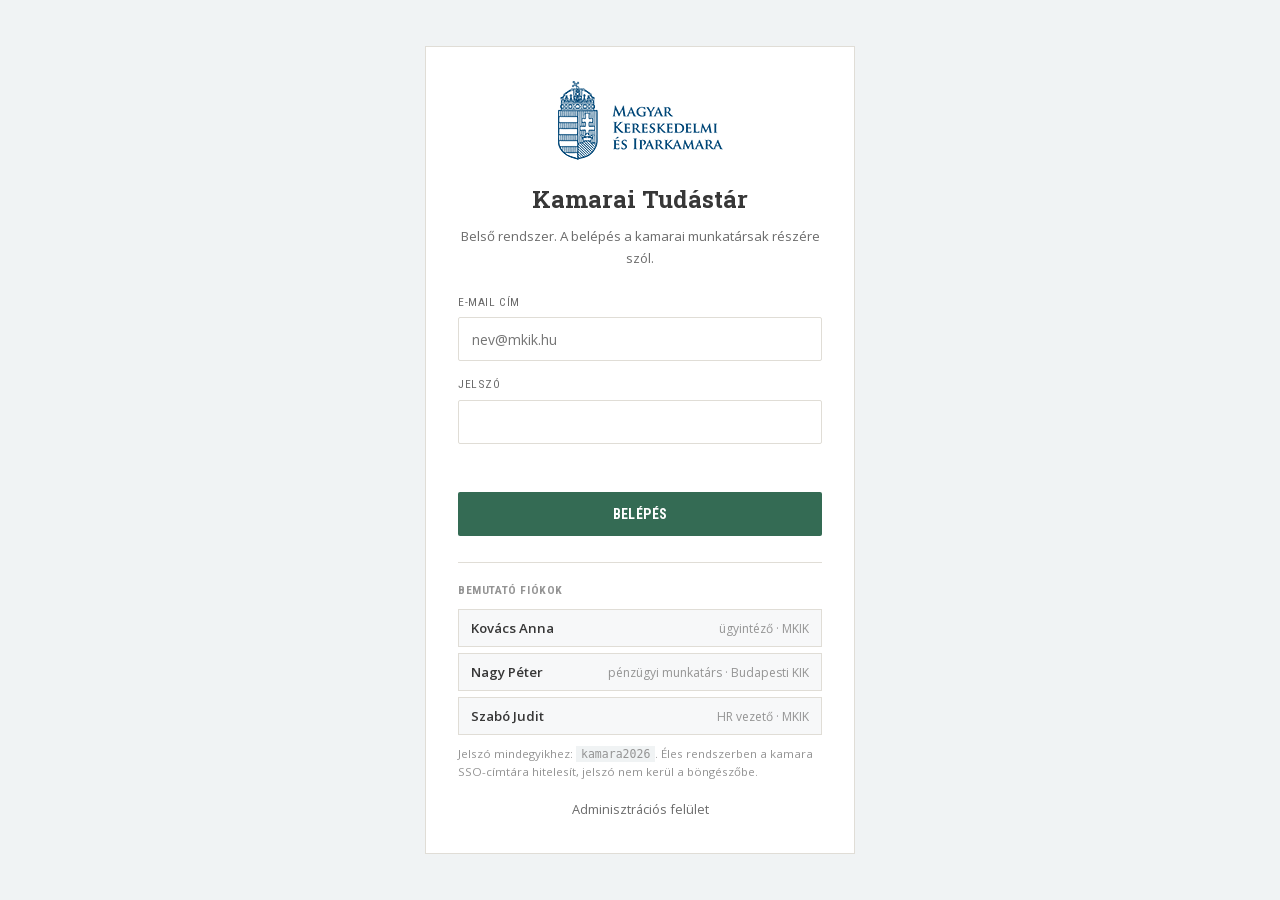
==== index.html @ 860b4e6c "Megkeresések modul beépítve: MKIK arculat, valódi keresőre kötve; a Kérdezés nézet megfogalmazott vá" ====
<!doctype html>
<html lang="hu" data-theme="light">
<head>
<meta charset="utf-8">
<meta name="viewport" content="width=device-width, initial-scale=1">
<title>Kamarai Tudástár - Magyar Kereskedelmi és Iparkamara</title>
<meta name="description" content="Belső dokumentumkereső a kamarai munkatársaknak. Minden válasz forrása visszavezethető a hatályos szabályzatra.">
<link rel="icon" href="assets/mkik-logo.png">
<link rel="stylesheet" href="assets/fonts/fonts.css">
<link rel="stylesheet" href="assets/fa/all.min.css">
<link rel="stylesheet" href="style.css">
<link rel="stylesheet" href="enhance.css">
</head>
<body>

<!-- ==================== BEJELENTKEZÉS ==================== -->
<div class="loginwrap" id="loginWrap">
  <div class="logincard">
    <img class="loginlogo" src="assets/mkik-logo.png" alt="Magyar Kereskedelmi és Iparkamara">
    <h1>Kamarai Tudástár</h1>
    <p class="loginlead">Belső rendszer. A belépés a kamarai munkatársak részére szól.</p>
    <form id="loginForm" autocomplete="on">
      <label for="lgEmail">E-mail cím</label>
      <input id="lgEmail" type="email" placeholder="nev@mkik.hu" autocomplete="username" required>
      <label for="lgPass">Jelszó</label>
      <input id="lgPass" type="password" autocomplete="current-password" required>
      <div class="lgerr" id="lgErr"></div>
      <button class="btn btn-primary btn-block" type="submit">Belépés</button>
    </form>
    <div class="logindemo">
      <b>Bemutató fiókok</b>
      <button class="demorow" data-em="kovacs.anna@mkik.hu"><span>Kovács Anna</span><em>ügyintéző · MKIK</em></button>
      <button class="demorow" data-em="nagy.peter@bkik.hu"><span>Nagy Péter</span><em>pénzügyi munkatárs · Budapesti KIK</em></button>
      <button class="demorow" data-em="szabo.judit@mkik.hu"><span>Szabó Judit</span><em>HR vezető · MKIK</em></button>
      <div class="lgnote">Jelszó mindegyikhez: <code>kamara2026</code>. Éles rendszerben a kamara SSO-címtára hitelesít, jelszó nem kerül a böngészőbe.</div>
    </div>
    <a class="lgadmin" href="admin.html">Adminisztrációs felület</a>
  </div>
</div>

<!-- ==================== ALKALMAZÁS ==================== -->
<div id="app" hidden>

<header>
  <div class="container">
    <div class="top-bar">
      <a class="logo" href="https://mkik.hu" title="Magyar Kereskedelmi és Iparkamara">
        <img src="assets/mkik-logo.png" alt="Magyar Kereskedelmi és Iparkamara">
      </a>
      <div class="brandline">
        <b>Kamarai Tudástár</b>
        <span data-i18n="brand_sub">Belső dokumentumkereső · MKIK</span>
      </div>

      <div class="top-tools">
        <button class="tool-btn aa" id="fontBtn" title="Betűméret">aA</button>
        <button class="tool-btn" id="themeBtn" title="Sötét mód"><i class="fa-solid fa-moon"></i></button>
        <button class="lang-pill" id="langPill" title="Nyelv váltása">HU</button>
        <div class="tool-sep" aria-hidden="true"></div>
        <button class="user-chip" id="userChip" title="Fiók">
          <span class="av" id="userInitials">--</span>
          <span class="who">
            <b id="userName">-</b>
            <span id="userRole">-</span>
          </span>
          <i class="fa-solid fa-chevron-down" aria-hidden="true"></i>
        </button>
      </div>
    </div>

    <nav class="mainmenu" aria-label="Fő navigáció">
      <a href="#" class="active" data-view="megkeresesek" data-i18n="nav_megk">Megkeresések</a>
      <a href="#" data-view="ask"  data-i18n="nav_ask">Kérdezés</a>
      <a href="#" data-view="docs" data-i18n="nav_docs">Dokumentumok</a>
      <a href="#" data-view="gaps" data-i18n="nav_gaps">Hiánylista</a>
      <a href="#" data-view="log"  data-i18n="nav_log">Előzmények</a>
      <a href="#" data-view="cost" data-i18n="nav_cost">Költség</a>
      <span class="div" aria-hidden="true"></span>
      <a href="#" data-view="account" data-i18n="nav_account">Fiók</a>
    </nav>
  </div>
</header>

<div class="container pagehead">
  <div class="inner">
    <h1 id="pageTitle">Megkeresések</h1>
    <div class="crumbs">
      <a href="https://mkik.hu" aria-label="Kezdőlap"><i class="fa-solid fa-house"></i></a>
      <span class="sep">|</span><a href="#" data-i18n="crumb_sys">belső rendszerek</a>
      <span class="sep">|</span><span id="crumbLeaf">megkeresések</span>
    </div>
  </div>
  <hr>
</div>

<div class="container">
  <div class="body-row">

    <aside class="sidebar">
      <div class="widget">
        <div class="widget-title" data-i18n="sb_chamber">Kamara</div>
        <div class="widget-box">
          <label class="sr-only" for="chamber">Kamara kiválasztása</label>
          <select class="chamber-select" id="chamber"></select>
          <div class="chamber-full" id="chamberFull"></div>
          <div class="stat-row"><span data-i18n="sb_docs">Betöltött dokumentum</span><b class="pending" id="statDocs">-</b></div>
          <div class="stat-row"><span data-i18n="sb_sync">Utolsó frissítés</span><b class="pending" id="statSync">-</b></div>
        </div>
      </div>

      <div class="acc" id="acc"></div>

      <div class="widget">
        <div class="widget-title" data-i18n="sb_system">Rendszer</div>
        <div class="widget-box">
          <div class="stat-row"><span data-i18n="sb_mode">Válaszmód</span><b id="stateMode">idézetes</b></div>
          <div class="stat-row"><span data-i18n="sb_llm">Nyelvi modell</span><b class="pending" id="stateLlm">nincs bekötve</b></div>
          <div class="stat-row"><span data-i18n="sb_voice">Hangasszisztens</span><b class="pending" id="stateVoice">nincs bekötve</b></div>
        </div>
      </div>
    </aside>

    <main class="content">

      <!-- MEGKERESÉSEK -->
      <section class="view active" id="v-megkeresesek">
        <div id="megkeresesek"></div>
      </section>

      <!-- KÉRDEZÉS -->
      <section class="view" id="v-ask">
        <p class="lead" data-i18n="ask_lead"></p>
        <div class="askhero">
          <div class="askfield">
            <i class="fa-solid fa-magnifying-glass" aria-hidden="true"></i>
            <label class="sr-only" for="q">Kérdés</label>
            <input id="q" type="text" data-i18n-ph="ask_ph" autocomplete="off">
            <button class="btn btn-primary" id="askBtn" data-i18n="ask_btn">Keresés</button>
          </div>
          <div class="hint" id="samples"></div>
        </div>
        <div id="ans"></div>
      </section>

      <!-- DOKUMENTUMOK -->
      <section class="view" id="v-docs">
        <p class="lead" data-i18n="docs_lead"></p>
        <div class="tablewrap" id="docsBody"></div>
        <p class="meta" id="docsNote"></p>
      </section>

      <!-- HIÁNYLISTA -->
      <section class="view" id="v-gaps">
        <p class="lead" data-i18n="gaps_lead"></p>
        <div class="stats">
          <div class="statcard"><div class="big" id="gapCnt">0</div><div class="sub">fedezet nélküli kérdés</div></div>
          <div class="statcard"><div class="big" id="gapRate">0%</div><div class="sub">a kérdések arányában</div></div>
          <div class="statcard"><div class="big" id="gapTotal">0</div><div class="sub">összes lekérdezés</div></div>
        </div>
        <div class="tablewrap" id="gapBody"></div>
      </section>

      <!-- ELŐZMÉNYEK -->
      <section class="view" id="v-log">
        <p class="lead" data-i18n="log_lead"></p>
        <div class="logfilter">
          <label for="logWho">Munkatárs</label>
          <select id="logWho"></select>
          <label for="logWhat">Eredmény</label>
          <select id="logWhat">
            <option value="">mind</option>
            <option value="ok">megválaszolva</option>
            <option value="nocov">nincs fedezet</option>
          </select>
          <input id="logSearch" type="search" placeholder="Keresés a kérdésekben">
          <button class="btn btn-ghost" id="logExport"><i class="fa-solid fa-download"></i> CSV</button>
        </div>
        <div class="tablewrap" id="logBody"></div>
      </section>

      <!-- KÖLTSÉG -->
      <section class="view" id="v-cost">
        <p class="lead" data-i18n="cost_lead"></p>
        <div class="stats">
          <div class="statcard"><div class="big" id="cPer">0 Ft</div><div class="sub">mért költség / kérdés</div></div>
          <div class="statcard"><div class="big" id="cFree">-</div><div class="sub">nyelvi modell nélkül lezárva</div></div>
          <div class="statcard"><div class="big" id="cQ">0</div><div class="sub">eddigi lekérdezés</div></div>
        </div>
        <div class="calc">
          <div class="calcfield"><label for="mStaff">Kamarai munkatársak száma</label><input id="mStaff" type="number" min="1" value="850"></div>
          <div class="calcfield"><label for="mPerDay">Kérdés / munkatárs / nap</label><input id="mPerDay" type="number" min="0" step="0.1" value="1.2"></div>
          <div class="calcfield"><label for="mInfra">Havi infrastruktúra (tárhely, adatbázis)</label><input id="mInfra" type="number" min="0" value="35000"></div>
          <div class="calcfield"><label for="mShare">Megfogalmazó réteget igénylő kérdés (%)</label><input id="mShare" type="number" min="0" max="100" value="60"></div>
          <div class="calcfield"><label for="mLlm">Nyelvi modell ára / kérdés (Ft)</label><input id="mLlm" type="number" min="0" step="0.5" value="4"></div>
          <div class="calcout">
            <div class="row2"><span>Havi kérdésszám (21 munkanap)</span><b id="oQ">-</b></div>
            <div class="row2"><span>Infrastruktúra</span><b id="oInfra">-</b></div>
            <div class="row2"><span>Nyelvi modell</span><b id="oLlm">-</b></div>
            <div class="row2 total"><span>Havi üzemeltetés összesen</span><b id="oTotal">-</b></div>
            <div class="row2"><span>Ebből egy kérdés</span><b id="oPer">-</b></div>
          </div>
        </div>
        <div class="note">A visszakeresés a böngészőben fut, ezért kérdésenként nem keletkezik változó költség. Fizetni csak a megfogalmazó rétegért kell, és fedezet hiányában az el sem indul.</div>
      </section>

      <!-- FIÓK -->
      <section class="view" id="v-account">
        <div class="acct">
          <div class="acct-head">
            <div class="av big" id="acctAv">--</div>
            <div>
              <h3 id="acctName">-</h3>
              <div class="acct-sub" id="acctMail">-</div>
            </div>
            <button class="btn btn-ghost" id="logoutBtn"><i class="fa-solid fa-right-from-bracket"></i> <span data-i18n="logout">Kijelentkezés</span></button>
          </div>
          <div class="acct-grid">
            <div class="acct-card">
              <h4>Munkatárs adatai</h4>
              <div class="kv"><span>Név</span><b id="acctName2">-</b></div>
              <div class="kv"><span>Szerepkör</span><b id="acctRole">-</b></div>
              <div class="kv"><span>Kamara</span><b id="acctChamber">-</b></div>
              <div class="kv"><span>Bejelentkezve</span><b id="acctSince">-</b></div>
            </div>
            <div class="acct-card">
              <h4>Hozzáférési körök</h4>
              <div id="acctCircles"></div>
              <p class="acct-note">A hozzáférési kört a rendszergazda állítja be. A körön kívüli dokumentum tartalma nem jelenik meg, és a válasz sem hivatkozhat rá.</p>
            </div>
            <div class="acct-card">
              <h4>Megjelenés</h4>
              <div class="kv"><span>Színséma</span>
                <span class="seg" id="segTheme">
                  <button data-theme="light">Világos</button><button data-theme="dark">Sötét</button>
                </span>
              </div>
              <div class="kv"><span>Nyelv</span>
                <span class="seg" id="segLang">
                  <button data-lang="hu">Magyar</button><button data-lang="en">English</button>
                </span>
              </div>
              <div class="kv"><span>Betűméret</span>
                <span class="seg" id="segFont">
                  <button data-font="0">100%</button><button data-font="1">112%</button><button data-font="2">125%</button>
                </span>
              </div>
            </div>
            <div class="acct-card">
              <h4>Saját tevékenység</h4>
              <div class="kv"><span>Feltett kérdés</span><b id="acctQ">0</b></div>
              <div class="kv"><span>Ebből fedezet nélkül</span><b id="acctN">0</b></div>
              <div class="kv"><span>Utolsó kérdés</span><b id="acctLast">-</b></div>
              <button class="btn btn-ghost" id="acctClear"><i class="fa-regular fa-trash-can"></i> Saját előzmények törlése</button>
              <p class="acct-note">A törlés csak a saját bejegyzéseidet érinti. Az adatkezelésről az <a href="https://mkik.hu/adatkezelesi-tajekoztato">adatkezelési tájékoztató</a> rendelkezik.</p>
            </div>
          </div>
        </div>
      </section>

    </main>
  </div>
</div>

<footer>
  <div class="container">
    <div class="row">
      <div class="left">
        <a class="logo-white" href="https://mkik.hu" title="Magyar Kereskedelmi és Iparkamara">
          <img src="assets/mkik-logo.png" alt="Magyar Kereskedelmi és Iparkamara">
        </a>
        <div class="copyright">Copyright &copy; 2018 - 2026 MKIK. | Belső rendszer, kamarai munkatársak részére.</div>
      </div>
      <div class="right">
        <ul>
          <li><a href="https://mkik.hu/adatkezelesi-tajekoztato">Adatkezelési tájékoztató</a></li>
          <li><a href="https://mkik.hu/suti-szabalyzat">Süti szabályzat</a></li>
          <li><a href="#">Akadálymentesítési nyilatkozat</a></li>
          <li><a href="admin.html">Adminisztráció</a></li>
        </ul>
      </div>
    </div>
  </div>
</footer>
</div>

<div class="ov" id="ov" role="dialog" aria-modal="true" aria-labelledby="ovT"><div class="sheet">
  <header>
    <div><h4 id="ovT">Dokumentum</h4><div class="m" id="ovM"></div></div>
    <button class="x" id="ovX" aria-label="Bezárás">&times;</button>
  </header>
  <div class="body" id="ovB"></div>
</div></div>

<div class="toast" id="toast"></div>

<script src="common.js"></script>
<script src="data/kb.js"></script>
<script src="app.js"></script>
<script src="backend.js"></script>
<script src="enhance.js"></script>
<script src="megkeresesek-bridge.js"></script>
<script src="megkeresesek.js"></script>
</body>
</html>
---- assets/fonts/fonts.css ----
/* cyrillic-ext */
@font-face {
  font-family: 'Open Sans';
  font-style: normal;
  font-weight: 400;
  font-stretch: 100%;
  font-display: swap;
  src: url(opensans-memvYaGs126MiZpBA-UvWbX2vVnXBbObj2OVTSKmu0SC55K5gw.woff2) format('woff2');
  unicode-range: U+0460-052F, U+1C80-1C8A, U+20B4, U+2DE0-2DFF, U+A640-A69F, U+FE2E-FE2F;
}
/* cyrillic */
@font-face {
  font-family: 'Open Sans';
  font-style: normal;
  font-weight: 400;
  font-stretch: 100%;
  font-display: swap;
  src: url(opensans-memvYaGs126MiZpBA-UvWbX2vVnXBbObj2OVTSumu0SC55K5gw.woff2) format('woff2');
  unicode-range: U+0301, U+0400-045F, U+0490-0491, U+04B0-04B1, U+2116;
}
/* greek-ext */
@font-face {
  font-family: 'Open Sans';
  font-style: normal;
  font-weight: 400;
  font-stretch: 100%;
  font-display: swap;
  src: url(opensans-memvYaGs126MiZpBA-UvWbX2vVnXBbObj2OVTSOmu0SC55K5gw.woff2) format('woff2');
  unicode-range: U+1F00-1FFF;
}
/* greek */
@font-face {
  font-family: 'Open Sans';
  font-style: normal;
  font-weight: 400;
  font-stretch: 100%;
  font-display: swap;
  src: url(opensans-memvYaGs126MiZpBA-UvWbX2vVnXBbObj2OVTSymu0SC55K5gw.woff2) format('woff2');
  unicode-range: U+0370-0377, U+037A-037F, U+0384-038A, U+038C, U+038E-03A1, U+03A3-03FF;
}
/* hebrew */
@font-face {
  font-family: 'Open Sans';
  font-style: normal;
  font-weight: 400;
  font-stretch: 100%;
  font-display: swap;
  src: url(opensans-memvYaGs126MiZpBA-UvWbX2vVnXBbObj2OVTS2mu0SC55K5gw.woff2) format('woff2');
  unicode-range: U+0307-0308, U+0590-05FF, U+200C-2010, U+20AA, U+25CC, U+FB1D-FB4F;
}
/* math */
@font-face {
  font-family: 'Open Sans';
  font-style: normal;
  font-weight: 400;
  font-stretch: 100%;
  font-display: swap;
  src: url(opensans-memvYaGs126MiZpBA-UvWbX2vVnXBbObj2OVTVOmu0SC55K5gw.woff2) format('woff2');
  unicode-range: U+0302-0303, U+0305, U+0307-0308, U+0310, U+0312, U+0315, U+031A, U+0326-0327, U+032C, U+032F-0330, U+0332-0333, U+0338, U+033A, U+0346, U+034D, U+0391-03A1, U+03A3-03A9, U+03B1-03C9, U+03D1, U+03D5-03D6, U+03F0-03F1, U+03F4-03F5, U+2016-2017, U+2034-2038, U+203C, U+2040, U+2043, U+2047, U+2050, U+2057, U+205F, U+2070-2071, U+2074-208E, U+2090-209C, U+20D0-20DC, U+20E1, U+20E5-20EF, U+2100-2112, U+2114-2115, U+2117-2121, U+2123-214F, U+2190, U+2192, U+2194-21AE, U+21B0-21E5, U+21F1-21F2, U+21F4-2211, U+2213-2214, U+2216-22FF, U+2308-230B, U+2310, U+2319, U+231C-2321, U+2336-237A, U+237C, U+2395, U+239B-23B7, U+23D0, U+23DC-23E1, U+2474-2475, U+25AF, U+25B3, U+25B7, U+25BD, U+25C1, U+25CA, U+25CC, U+25FB, U+266D-266F, U+27C0-27FF, U+2900-2AFF, U+2B0E-2B11, U+2B30-2B4C, U+2BFE, U+3030, U+FF5B, U+FF5D, U+1D400-1D7FF, U+1EE00-1EEFF;
}
/* symbols */
@font-face {
  font-family: 'Open Sans';
  font-style: normal;
  font-weight: 400;
  font-stretch: 100%;
  font-display: swap;
  src: url(opensans-memvYaGs126MiZpBA-UvWbX2vVnXBbObj2OVTUGmu0SC55K5gw.woff2) format('woff2');
  unicode-range: U+0001-000C, U+000E-001F, U+007F-009F, U+20DD-20E0, U+20E2-20E4, U+2150-218F, U+2190, U+2192, U+2194-2199, U+21AF, U+21E6-21F0, U+21F3, U+2218-2219, U+2299, U+22C4-22C6, U+2300-243F, U+2440-244A, U+2460-24FF, U+25A0-27BF, U+2800-28FF, U+2921-2922, U+2981, U+29BF, U+29EB, U+2B00-2BFF, U+4DC0-4DFF, U+FFF9-FFFB, U+10140-1018E, U+10190-1019C, U+101A0, U+101D0-101FD, U+102E0-102FB, U+10E60-10E7E, U+1D2C0-1D2D3, U+1D2E0-1D37F, U+1F000-1F0FF, U+1F100-1F1AD, U+1F1E6-1F1FF, U+1F30D-1F30F, U+1F315, U+1F31C, U+1F31E, U+1F320-1F32C, U+1F336, U+1F378, U+1F37D, U+1F382, U+1F393-1F39F, U+1F3A7-1F3A8, U+1F3AC-1F3AF, U+1F3C2, U+1F3C4-1F3C6, U+1F3CA-1F3CE, U+1F3D4-1F3E0, U+1F3ED, U+1F3F1-1F3F3, U+1F3F5-1F3F7, U+1F408, U+1F415, U+1F41F, U+1F426, U+1F43F, U+1F441-1F442, U+1F444, U+1F446-1F449, U+1F44C-1F44E, U+1F453, U+1F46A, U+1F47D, U+1F4A3, U+1F4B0, U+1F4B3, U+1F4B9, U+1F4BB, U+1F4BF, U+1F4C8-1F4CB, U+1F4D6, U+1F4DA, U+1F4DF, U+1F4E3-1F4E6, U+1F4EA-1F4ED, U+1F4F7, U+1F4F9-1F4FB, U+1F4FD-1F4FE, U+1F503, U+1F507-1F50B, U+1F50D, U+1F512-1F513, U+1F53E-1F54A, U+1F54F-1F5FA, U+1F610, U+1F650-1F67F, U+1F687, U+1F68D, U+1F691, U+1F694, U+1F698, U+1F6AD, U+1F6B2, U+1F6B9-1F6BA, U+1F6BC, U+1F6C6-1F6CF, U+1F6D3-1F6D7, U+1F6E0-1F6EA, U+1F6F0-1F6F3, U+1F6F7-1F6FC, U+1F700-1F7FF, U+1F800-1F80B, U+1F810-1F847, U+1F850-1F859, U+1F860-1F887, U+1F890-1F8AD, U+1F8B0-1F8BB, U+1F8C0-1F8C1, U+1F900-1F90B, U+1F93B, U+1F946, U+1F984, U+1F996, U+1F9E9, U+1FA00-1FA6F, U+1FA70-1FA7C, U+1FA80-1FA89, U+1FA8F-1FAC6, U+1FACE-1FADC, U+1FADF-1FAE9, U+1FAF0-1FAF8, U+1FB00-1FBFF;
}
/* vietnamese */
@font-face {
  font-family: 'Open Sans';
  font-style: normal;
  font-weight: 400;
  font-stretch: 100%;
  font-display: swap;
  src: url(opensans-memvYaGs126MiZpBA-UvWbX2vVnXBbObj2OVTSCmu0SC55K5gw.woff2) format('woff2');
  unicode-range: U+0102-0103, U+0110-0111, U+0128-0129, U+0168-0169, U+01A0-01A1, U+01AF-01B0, U+0300-0301, U+0303-0304, U+0308-0309, U+0323, U+0329, U+1EA0-1EF9, U+20AB;
}
/* latin-ext */
@font-face {
  font-family: 'Open Sans';
  font-style: normal;
  font-weight: 400;
  font-stretch: 100%;
  font-display: swap;
  src: url(opensans-memvYaGs126MiZpBA-UvWbX2vVnXBbObj2OVTSGmu0SC55K5gw.woff2) format('woff2');
  unicode-range: U+0100-02BA, U+02BD-02C5, U+02C7-02CC, U+02CE-02D7, U+02DD-02FF, U+0304, U+0308, U+0329, U+1D00-1DBF, U+1E00-1E9F, U+1EF2-1EFF, U+2020, U+20A0-20AB, U+20AD-20C0, U+2113, U+2C60-2C7F, U+A720-A7FF;
}
/* latin */
@font-face {
  font-family: 'Open Sans';
  font-style: normal;
  font-weight: 400;
  font-stretch: 100%;
  font-display: swap;
  src: url(opensans-memvYaGs126MiZpBA-UvWbX2vVnXBbObj2OVTS-mu0SC55I.woff2) format('woff2');
  unicode-range: U+0000-00FF, U+0131, U+0152-0153, U+02BB-02BC, U+02C6, U+02DA, U+02DC, U+0304, U+0308, U+0329, U+2000-206F, U+20AC, U+2122, U+2191, U+2193, U+2212, U+2215, U+FEFF, U+FFFD;
}
/* cyrillic-ext */
@font-face {
  font-family: 'Open Sans';
  font-style: normal;
  font-weight: 600;
  font-stretch: 100%;
  font-display: swap;
  src: url(opensans-memvYaGs126MiZpBA-UvWbX2vVnXBbObj2OVTSKmu0SC55K5gw.woff2) format('woff2');
  unicode-range: U+0460-052F, U+1C80-1C8A, U+20B4, U+2DE0-2DFF, U+A640-A69F, U+FE2E-FE2F;
}
/* cyrillic */
@font-face {
  font-family: 'Open Sans';
  font-style: normal;
  font-weight: 600;
  font-stretch: 100%;
  font-display: swap;
  src: url(opensans-memvYaGs126MiZpBA-UvWbX2vVnXBbObj2OVTSumu0SC55K5gw.woff2) format('woff2');
  unicode-range: U+0301, U+0400-045F, U+0490-0491, U+04B0-04B1, U+2116;
}
/* greek-ext */
@font-face {
  font-family: 'Open Sans';
  font-style: normal;
  font-weight: 600;
  font-stretch: 100%;
  font-display: swap;
  src: url(opensans-memvYaGs126MiZpBA-UvWbX2vVnXBbObj2OVTSOmu0SC55K5gw.woff2) format('woff2');
  unicode-range: U+1F00-1FFF;
}
/* greek */
@font-face {
  font-family: 'Open Sans';
  font-style: normal;
  font-weight: 600;
  font-stretch: 100%;
  font-display: swap;
  src: url(opensans-memvYaGs126MiZpBA-UvWbX2vVnXBbObj2OVTSymu0SC55K5gw.woff2) format('woff2');
  unicode-range: U+0370-0377, U+037A-037F, U+0384-038A, U+038C, U+038E-03A1, U+03A3-03FF;
}
/* hebrew */
@font-face {
  font-family: 'Open Sans';
  font-style: normal;
  font-weight: 600;
  font-stretch: 100%;
  font-display: swap;
  src: url(opensans-memvYaGs126MiZpBA-UvWbX2vVnXBbObj2OVTS2mu0SC55K5gw.woff2) format('woff2');
  unicode-range: U+0307-0308, U+0590-05FF, U+200C-2010, U+20AA, U+25CC, U+FB1D-FB4F;
}
/* math */
@font-face {
  font-family: 'Open Sans';
  font-style: normal;
  font-weight: 600;
  font-stretch: 100%;
  font-display: swap;
  src: url(opensans-memvYaGs126MiZpBA-UvWbX2vVnXBbObj2OVTVOmu0SC55K5gw.woff2) format('woff2');
  unicode-range: U+0302-0303, U+0305, U+0307-0308, U+0310, U+0312, U+0315, U+031A, U+0326-0327, U+032C, U+032F-0330, U+0332-0333, U+0338, U+033A, U+0346, U+034D, U+0391-03A1, U+03A3-03A9, U+03B1-03C9, U+03D1, U+03D5-03D6, U+03F0-03F1, U+03F4-03F5, U+2016-2017, U+2034-2038, U+203C, U+2040, U+2043, U+2047, U+2050, U+2057, U+205F, U+2070-2071, U+2074-208E, U+2090-209C, U+20D0-20DC, U+20E1, U+20E5-20EF, U+2100-2112, U+2114-2115, U+2117-2121, U+2123-214F, U+2190, U+2192, U+2194-21AE, U+21B0-21E5, U+21F1-21F2, U+21F4-2211, U+2213-2214, U+2216-22FF, U+2308-230B, U+2310, U+2319, U+231C-2321, U+2336-237A, U+237C, U+2395, U+239B-23B7, U+23D0, U+23DC-23E1, U+2474-2475, U+25AF, U+25B3, U+25B7, U+25BD, U+25C1, U+25CA, U+25CC, U+25FB, U+266D-266F, U+27C0-27FF, U+2900-2AFF, U+2B0E-2B11, U+2B30-2B4C, U+2BFE, U+3030, U+FF5B, U+FF5D, U+1D400-1D7FF, U+1EE00-1EEFF;
}
/* symbols */
@font-face {
  font-family: 'Open Sans';
  font-style: normal;
  font-weight: 600;
  font-stretch: 100%;
  font-display: swap;
  src: url(opensans-memvYaGs126MiZpBA-UvWbX2vVnXBbObj2OVTUGmu0SC55K5gw.woff2) format('woff2');
  unicode-range: U+0001-000C, U+000E-001F, U+007F-009F, U+20DD-20E0, U+20E2-20E4, U+2150-218F, U+2190, U+2192, U+2194-2199, U+21AF, U+21E6-21F0, U+21F3, U+2218-2219, U+2299, U+22C4-22C6, U+2300-243F, U+2440-244A, U+2460-24FF, U+25A0-27BF, U+2800-28FF, U+2921-2922, U+2981, U+29BF, U+29EB, U+2B00-2BFF, U+4DC0-4DFF, U+FFF9-FFFB, U+10140-1018E, U+10190-1019C, U+101A0, U+101D0-101FD, U+102E0-102FB, U+10E60-10E7E, U+1D2C0-1D2D3, U+1D2E0-1D37F, U+1F000-1F0FF, U+1F100-1F1AD, U+1F1E6-1F1FF, U+1F30D-1F30F, U+1F315, U+1F31C, U+1F31E, U+1F320-1F32C, U+1F336, U+1F378, U+1F37D, U+1F382, U+1F393-1F39F, U+1F3A7-1F3A8, U+1F3AC-1F3AF, U+1F3C2, U+1F3C4-1F3C6, U+1F3CA-1F3CE, U+1F3D4-1F3E0, U+1F3ED, U+1F3F1-1F3F3, U+1F3F5-1F3F7, U+1F408, U+1F415, U+1F41F, U+1F426, U+1F43F, U+1F441-1F442, U+1F444, U+1F446-1F449, U+1F44C-1F44E, U+1F453, U+1F46A, U+1F47D, U+1F4A3, U+1F4B0, U+1F4B3, U+1F4B9, U+1F4BB, U+1F4BF, U+1F4C8-1F4CB, U+1F4D6, U+1F4DA, U+1F4DF, U+1F4E3-1F4E6, U+1F4EA-1F4ED, U+1F4F7, U+1F4F9-1F4FB, U+1F4FD-1F4FE, U+1F503, U+1F507-1F50B, U+1F50D, U+1F512-1F513, U+1F53E-1F54A, U+1F54F-1F5FA, U+1F610, U+1F650-1F67F, U+1F687, U+1F68D, U+1F691, U+1F694, U+1F698, U+1F6AD, U+1F6B2, U+1F6B9-1F6BA, U+1F6BC, U+1F6C6-1F6CF, U+1F6D3-1F6D7, U+1F6E0-1F6EA, U+1F6F0-1F6F3, U+1F6F7-1F6FC, U+1F700-1F7FF, U+1F800-1F80B, U+1F810-1F847, U+1F850-1F859, U+1F860-1F887, U+1F890-1F8AD, U+1F8B0-1F8BB, U+1F8C0-1F8C1, U+1F900-1F90B, U+1F93B, U+1F946, U+1F984, U+1F996, U+1F9E9, U+1FA00-1FA6F, U+1FA70-1FA7C, U+1FA80-1FA89, U+1FA8F-1FAC6, U+1FACE-1FADC, U+1FADF-1FAE9, U+1FAF0-1FAF8, U+1FB00-1FBFF;
}
/* vietnamese */
@font-face {
  font-family: 'Open Sans';
  font-style: normal;
  font-weight: 600;
  font-stretch: 100%;
  font-display: swap;
  src: url(opensans-memvYaGs126MiZpBA-UvWbX2vVnXBbObj2OVTSCmu0SC55K5gw.woff2) format('woff2');
  unicode-range: U+0102-0103, U+0110-0111, U+0128-0129, U+0168-0169, U+01A0-01A1, U+01AF-01B0, U+0300-0301, U+0303-0304, U+0308-0309, U+0323, U+0329, U+1EA0-1EF9, U+20AB;
}
/* latin-ext */
@font-face {
  font-family: 'Open Sans';
  font-style: normal;
  font-weight: 600;
  font-stretch: 100%;
  font-display: swap;
  src: url(opensans-memvYaGs126MiZpBA-UvWbX2vVnXBbObj2OVTSGmu0SC55K5gw.woff2) format('woff2');
  unicode-range: U+0100-02BA, U+02BD-02C5, U+02C7-02CC, U+02CE-02D7, U+02DD-02FF, U+0304, U+0308, U+0329, U+1D00-1DBF, U+1E00-1E9F, U+1EF2-1EFF, U+2020, U+20A0-20AB, U+20AD-20C0, U+2113, U+2C60-2C7F, U+A720-A7FF;
}
/* latin */
@font-face {
  font-family: 'Open Sans';
  font-style: normal;
  font-weight: 600;
  font-stretch: 100%;
  font-display: swap;
  src: url(opensans-memvYaGs126MiZpBA-UvWbX2vVnXBbObj2OVTS-mu0SC55I.woff2) format('woff2');
  unicode-range: U+0000-00FF, U+0131, U+0152-0153, U+02BB-02BC, U+02C6, U+02DA, U+02DC, U+0304, U+0308, U+0329, U+2000-206F, U+20AC, U+2122, U+2191, U+2193, U+2212, U+2215, U+FEFF, U+FFFD;
}
/* cyrillic-ext */
@font-face {
  font-family: 'Open Sans';
  font-style: normal;
  font-weight: 700;
  font-stretch: 100%;
  font-display: swap;
  src: url(opensans-memvYaGs126MiZpBA-UvWbX2vVnXBbObj2OVTSKmu0SC55K5gw.woff2) format('woff2');
  unicode-range: U+0460-052F, U+1C80-1C8A, U+20B4, U+2DE0-2DFF, U+A640-A69F, U+FE2E-FE2F;
}
/* cyrillic */
@font-face {
  font-family: 'Open Sans';
  font-style: normal;
  font-weight: 700;
  font-stretch: 100%;
  font-display: swap;
  src: url(opensans-memvYaGs126MiZpBA-UvWbX2vVnXBbObj2OVTSumu0SC55K5gw.woff2) format('woff2');
  unicode-range: U+0301, U+0400-045F, U+0490-0491, U+04B0-04B1, U+2116;
}
/* greek-ext */
@font-face {
  font-family: 'Open Sans';
  font-style: normal;
  font-weight: 700;
  font-stretch: 100%;
  font-display: swap;
  src: url(opensans-memvYaGs126MiZpBA-UvWbX2vVnXBbObj2OVTSOmu0SC55K5gw.woff2) format('woff2');
  unicode-range: U+1F00-1FFF;
}
/* greek */
@font-face {
  font-family: 'Open Sans';
  font-style: normal;
  font-weight: 700;
  font-stretch: 100%;
  font-display: swap;
  src: url(opensans-memvYaGs126MiZpBA-UvWbX2vVnXBbObj2OVTSymu0SC55K5gw.woff2) format('woff2');
  unicode-range: U+0370-0377, U+037A-037F, U+0384-038A, U+038C, U+038E-03A1, U+03A3-03FF;
}
/* hebrew */
@font-face {
  font-family: 'Open Sans';
  font-style: normal;
  font-weight: 700;
  font-stretch: 100%;
  font-display: swap;
  src: url(opensans-memvYaGs126MiZpBA-UvWbX2vVnXBbObj2OVTS2mu0SC55K5gw.woff2) format('woff2');
  unicode-range: U+0307-0308, U+0590-05FF, U+200C-2010, U+20AA, U+25CC, U+FB1D-FB4F;
}
/* math */
@font-face {
  font-family: 'Open Sans';
  font-style: normal;
  font-weight: 700;
  font-stretch: 100%;
  font-display: swap;
  src: url(opensans-memvYaGs126MiZpBA-UvWbX2vVnXBbObj2OVTVOmu0SC55K5gw.woff2) format('woff2');
  unicode-range: U+0302-0303, U+0305, U+0307-0308, U+0310, U+0312, U+0315, U+031A, U+0326-0327, U+032C, U+032F-0330, U+0332-0333, U+0338, U+033A, U+0346, U+034D, U+0391-03A1, U+03A3-03A9, U+03B1-03C9, U+03D1, U+03D5-03D6, U+03F0-03F1, U+03F4-03F5, U+2016-2017, U+2034-2038, U+203C, U+2040, U+2043, U+2047, U+2050, U+2057, U+205F, U+2070-2071, U+2074-208E, U+2090-209C, U+20D0-20DC, U+20E1, U+20E5-20EF, U+2100-2112, U+2114-2115, U+2117-2121, U+2123-214F, U+2190, U+2192, U+2194-21AE, U+21B0-21E5, U+21F1-21F2, U+21F4-2211, U+2213-2214, U+2216-22FF, U+2308-230B, U+2310, U+2319, U+231C-2321, U+2336-237A, U+237C, U+2395, U+239B-23B7, U+23D0, U+23DC-23E1, U+2474-2475, U+25AF, U+25B3, U+25B7, U+25BD, U+25C1, U+25CA, U+25CC, U+25FB, U+266D-266F, U+27C0-27FF, U+2900-2AFF, U+2B0E-2B11, U+2B30-2B4C, U+2BFE, U+3030, U+FF5B, U+FF5D, U+1D400-1D7FF, U+1EE00-1EEFF;
}
/* symbols */
@font-face {
  font-family: 'Open Sans';
  font-style: normal;
  font-weight: 700;
  font-stretch: 100%;
  font-display: swap;
  src: url(opensans-memvYaGs126MiZpBA-UvWbX2vVnXBbObj2OVTUGmu0SC55K5gw.woff2) format('woff2');
  unicode-range: U+0001-000C, U+000E-001F, U+007F-009F, U+20DD-20E0, U+20E2-20E4, U+2150-218F, U+2190, U+2192, U+2194-2199, U+21AF, U+21E6-21F0, U+21F3, U+2218-2219, U+2299, U+22C4-22C6, U+2300-243F, U+2440-244A, U+2460-24FF, U+25A0-27BF, U+2800-28FF, U+2921-2922, U+2981, U+29BF, U+29EB, U+2B00-2BFF, U+4DC0-4DFF, U+FFF9-FFFB, U+10140-1018E, U+10190-1019C, U+101A0, U+101D0-101FD, U+102E0-102FB, U+10E60-10E7E, U+1D2C0-1D2D3, U+1D2E0-1D37F, U+1F000-1F0FF, U+1F100-1F1AD, U+1F1E6-1F1FF, U+1F30D-1F30F, U+1F315, U+1F31C, U+1F31E, U+1F320-1F32C, U+1F336, U+1F378, U+1F37D, U+1F382, U+1F393-1F39F, U+1F3A7-1F3A8, U+1F3AC-1F3AF, U+1F3C2, U+1F3C4-1F3C6, U+1F3CA-1F3CE, U+1F3D4-1F3E0, U+1F3ED, U+1F3F1-1F3F3, U+1F3F5-1F3F7, U+1F408, U+1F415, U+1F41F, U+1F426, U+1F43F, U+1F441-1F442, U+1F444, U+1F446-1F449, U+1F44C-1F44E, U+1F453, U+1F46A, U+1F47D, U+1F4A3, U+1F4B0, U+1F4B3, U+1F4B9, U+1F4BB, U+1F4BF, U+1F4C8-1F4CB, U+1F4D6, U+1F4DA, U+1F4DF, U+1F4E3-1F4E6, U+1F4EA-1F4ED, U+1F4F7, U+1F4F9-1F4FB, U+1F4FD-1F4FE, U+1F503, U+1F507-1F50B, U+1F50D, U+1F512-1F513, U+1F53E-1F54A, U+1F54F-1F5FA, U+1F610, U+1F650-1F67F, U+1F687, U+1F68D, U+1F691, U+1F694, U+1F698, U+1F6AD, U+1F6B2, U+1F6B9-1F6BA, U+1F6BC, U+1F6C6-1F6CF, U+1F6D3-1F6D7, U+1F6E0-1F6EA, U+1F6F0-1F6F3, U+1F6F7-1F6FC, U+1F700-1F7FF, U+1F800-1F80B, U+1F810-1F847, U+1F850-1F859, U+1F860-1F887, U+1F890-1F8AD, U+1F8B0-1F8BB, U+1F8C0-1F8C1, U+1F900-1F90B, U+1F93B, U+1F946, U+1F984, U+1F996, U+1F9E9, U+1FA00-1FA6F, U+1FA70-1FA7C, U+1FA80-1FA89, U+1FA8F-1FAC6, U+1FACE-1FADC, U+1FADF-1FAE9, U+1FAF0-1FAF8, U+1FB00-1FBFF;
}
/* vietnamese */
@font-face {
  font-family: 'Open Sans';
  font-style: normal;
  font-weight: 700;
  font-stretch: 100%;
  font-display: swap;
  src: url(opensans-memvYaGs126MiZpBA-UvWbX2vVnXBbObj2OVTSCmu0SC55K5gw.woff2) format('woff2');
  unicode-range: U+0102-0103, U+0110-0111, U+0128-0129, U+0168-0169, U+01A0-01A1, U+01AF-01B0, U+0300-0301, U+0303-0304, U+0308-0309, U+0323, U+0329, U+1EA0-1EF9, U+20AB;
}
/* latin-ext */
@font-face {
  font-family: 'Open Sans';
  font-style: normal;
  font-weight: 700;
  font-stretch: 100%;
  font-display: swap;
  src: url(opensans-memvYaGs126MiZpBA-UvWbX2vVnXBbObj2OVTSGmu0SC55K5gw.woff2) format('woff2');
  unicode-range: U+0100-02BA, U+02BD-02C5, U+02C7-02CC, U+02CE-02D7, U+02DD-02FF, U+0304, U+0308, U+0329, U+1D00-1DBF, U+1E00-1E9F, U+1EF2-1EFF, U+2020, U+20A0-20AB, U+20AD-20C0, U+2113, U+2C60-2C7F, U+A720-A7FF;
}
/* latin */
@font-face {
  font-family: 'Open Sans';
  font-style: normal;
  font-weight: 700;
  font-stretch: 100%;
  font-display: swap;
  src: url(opensans-memvYaGs126MiZpBA-UvWbX2vVnXBbObj2OVTS-mu0SC55I.woff2) format('woff2');
  unicode-range: U+0000-00FF, U+0131, U+0152-0153, U+02BB-02BC, U+02C6, U+02DA, U+02DC, U+0304, U+0308, U+0329, U+2000-206F, U+20AC, U+2122, U+2191, U+2193, U+2212, U+2215, U+FEFF, U+FFFD;
}
/* cyrillic-ext */
@font-face {
  font-family: 'Roboto Condensed';
  font-style: normal;
  font-weight: 400;
  font-display: swap;
  src: url(robotocondensed-ieVl2ZhZI2eCN5jzbjEETS9weq8-19-7DQk6YvNkeg.woff2) format('woff2');
  unicode-range: U+0460-052F, U+1C80-1C8A, U+20B4, U+2DE0-2DFF, U+A640-A69F, U+FE2E-FE2F;
}
/* cyrillic */
@font-face {
  font-family: 'Roboto Condensed';
  font-style: normal;
  font-weight: 400;
  font-display: swap;
  src: url(robotocondensed-ieVl2ZhZI2eCN5jzbjEETS9weq8-19a7DQk6YvNkeg.woff2) format('woff2');
  unicode-range: U+0301, U+0400-045F, U+0490-0491, U+04B0-04B1, U+2116;
}
/* greek-ext */
@font-face {
  font-family: 'Roboto Condensed';
  font-style: normal;
  font-weight: 400;
  font-display: swap;
  src: url(robotocondensed-ieVl2ZhZI2eCN5jzbjEETS9weq8-1967DQk6YvNkeg.woff2) format('woff2');
  unicode-range: U+1F00-1FFF;
}
/* greek */
@font-face {
  font-family: 'Roboto Condensed';
  font-style: normal;
  font-weight: 400;
  font-display: swap;
  src: url(robotocondensed-ieVl2ZhZI2eCN5jzbjEETS9weq8-19G7DQk6YvNkeg.woff2) format('woff2');
  unicode-range: U+0370-0377, U+037A-037F, U+0384-038A, U+038C, U+038E-03A1, U+03A3-03FF;
}
/* vietnamese */
@font-face {
  font-family: 'Roboto Condensed';
  font-style: normal;
  font-weight: 400;
  font-display: swap;
  src: url(robotocondensed-ieVl2ZhZI2eCN5jzbjEETS9weq8-1927DQk6YvNkeg.woff2) format('woff2');
  unicode-range: U+0102-0103, U+0110-0111, U+0128-0129, U+0168-0169, U+01A0-01A1, U+01AF-01B0, U+0300-0301, U+0303-0304, U+0308-0309, U+0323, U+0329, U+1EA0-1EF9, U+20AB;
}
/* latin-ext */
@font-face {
  font-family: 'Roboto Condensed';
  font-style: normal;
  font-weight: 400;
  font-display: swap;
  src: url(robotocondensed-ieVl2ZhZI2eCN5jzbjEETS9weq8-19y7DQk6YvNkeg.woff2) format('woff2');
  unicode-range: U+0100-02BA, U+02BD-02C5, U+02C7-02CC, U+02CE-02D7, U+02DD-02FF, U+0304, U+0308, U+0329, U+1D00-1DBF, U+1E00-1E9F, U+1EF2-1EFF, U+2020, U+20A0-20AB, U+20AD-20C0, U+2113, U+2C60-2C7F, U+A720-A7FF;
}
/* latin */
@font-face {
  font-family: 'Roboto Condensed';
  font-style: normal;
  font-weight: 400;
  font-display: swap;
  src: url(robotocondensed-ieVl2ZhZI2eCN5jzbjEETS9weq8-19K7DQk6YvM.woff2) format('woff2');
  unicode-range: U+0000-00FF, U+0131, U+0152-0153, U+02BB-02BC, U+02C6, U+02DA, U+02DC, U+0304, U+0308, U+0329, U+2000-206F, U+20AC, U+2122, U+2191, U+2193, U+2212, U+2215, U+FEFF, U+FFFD;
}
/* cyrillic-ext */
@font-face {
  font-family: 'Roboto Condensed';
  font-style: normal;
  font-weight: 700;
  font-display: swap;
  src: url(robotocondensed-ieVl2ZhZI2eCN5jzbjEETS9weq8-19-7DQk6YvNkeg.woff2) format('woff2');
  unicode-range: U+0460-052F, U+1C80-1C8A, U+20B4, U+2DE0-2DFF, U+A640-A69F, U+FE2E-FE2F;
}
/* cyrillic */
@font-face {
  font-family: 'Roboto Condensed';
  font-style: normal;
  font-weight: 700;
  font-display: swap;
  src: url(robotocondensed-ieVl2ZhZI2eCN5jzbjEETS9weq8-19a7DQk6YvNkeg.woff2) format('woff2');
  unicode-range: U+0301, U+0400-045F, U+0490-0491, U+04B0-04B1, U+2116;
}
/* greek-ext */
@font-face {
  font-family: 'Roboto Condensed';
  font-style: normal;
  font-weight: 700;
  font-display: swap;
  src: url(robotocondensed-ieVl2ZhZI2eCN5jzbjEETS9weq8-1967DQk6YvNkeg.woff2) format('woff2');
  unicode-range: U+1F00-1FFF;
}
/* greek */
@font-face {
  font-family: 'Roboto Condensed';
  font-style: normal;
  font-weight: 700;
  font-display: swap;
  src: url(robotocondensed-ieVl2ZhZI2eCN5jzbjEETS9weq8-19G7DQk6YvNkeg.woff2) format('woff2');
  unicode-range: U+0370-0377, U+037A-037F, U+0384-038A, U+038C, U+038E-03A1, U+03A3-03FF;
}
/* vietnamese */
@font-face {
  font-family: 'Roboto Condensed';
  font-style: normal;
  font-weight: 700;
  font-display: swap;
  src: url(robotocondensed-ieVl2ZhZI2eCN5jzbjEETS9weq8-1927DQk6YvNkeg.woff2) format('woff2');
  unicode-range: U+0102-0103, U+0110-0111, U+0128-0129, U+0168-0169, U+01A0-01A1, U+01AF-01B0, U+0300-0301, U+0303-0304, U+0308-0309, U+0323, U+0329, U+1EA0-1EF9, U+20AB;
}
/* latin-ext */
@font-face {
  font-family: 'Roboto Condensed';
  font-style: normal;
  font-weight: 700;
  font-display: swap;
  src: url(robotocondensed-ieVl2ZhZI2eCN5jzbjEETS9weq8-19y7DQk6YvNkeg.woff2) format('woff2');
  unicode-range: U+0100-02BA, U+02BD-02C5, U+02C7-02CC, U+02CE-02D7, U+02DD-02FF, U+0304, U+0308, U+0329, U+1D00-1DBF, U+1E00-1E9F, U+1EF2-1EFF, U+2020, U+20A0-20AB, U+20AD-20C0, U+2113, U+2C60-2C7F, U+A720-A7FF;
}
/* latin */
@font-face {
  font-family: 'Roboto Condensed';
  font-style: normal;
  font-weight: 700;
  font-display: swap;
  src: url(robotocondensed-ieVl2ZhZI2eCN5jzbjEETS9weq8-19K7DQk6YvM.woff2) format('woff2');
  unicode-range: U+0000-00FF, U+0131, U+0152-0153, U+02BB-02BC, U+02C6, U+02DA, U+02DC, U+0304, U+0308, U+0329, U+2000-206F, U+20AC, U+2122, U+2191, U+2193, U+2212, U+2215, U+FEFF, U+FFFD;
}
/* cyrillic-ext */
@font-face {
  font-family: 'Roboto Slab';
  font-style: normal;
  font-weight: 400;
  font-display: swap;
  src: url(robotoslab-BngMUXZYTXPIvIBgJJSb6ufA5qWr4xCCQ_k.woff2) format('woff2');
  unicode-range: U+0460-052F, U+1C80-1C8A, U+20B4, U+2DE0-2DFF, U+A640-A69F, U+FE2E-FE2F;
}
/* cyrillic */
@font-face {
  font-family: 'Roboto Slab';
  font-style: normal;
  font-weight: 400;
  font-display: swap;
  src: url(robotoslab-BngMUXZYTXPIvIBgJJSb6ufJ5qWr4xCCQ_k.woff2) format('woff2');
  unicode-range: U+0301, U+0400-045F, U+0490-0491, U+04B0-04B1, U+2116;
}
/* greek-ext */
@font-face {
  font-family: 'Roboto Slab';
  font-style: normal;
  font-weight: 400;
  font-display: swap;
  src: url(robotoslab-BngMUXZYTXPIvIBgJJSb6ufB5qWr4xCCQ_k.woff2) format('woff2');
  unicode-range: U+1F00-1FFF;
}
/* greek */
@font-face {
  font-family: 'Roboto Slab';
  font-style: normal;
  font-weight: 400;
  font-display: swap;
  src: url(robotoslab-BngMUXZYTXPIvIBgJJSb6ufO5qWr4xCCQ_k.woff2) format('woff2');
  unicode-range: U+0370-0377, U+037A-037F, U+0384-038A, U+038C, U+038E-03A1, U+03A3-03FF;
}
/* vietnamese */
@font-face {
  font-family: 'Roboto Slab';
  font-style: normal;
  font-weight: 400;
  font-display: swap;
  src: url(robotoslab-BngMUXZYTXPIvIBgJJSb6ufC5qWr4xCCQ_k.woff2) format('woff2');
  unicode-range: U+0102-0103, U+0110-0111, U+0128-0129, U+0168-0169, U+01A0-01A1, U+01AF-01B0, U+0300-0301, U+0303-0304, U+0308-0309, U+0323, U+0329, U+1EA0-1EF9, U+20AB;
}
/* latin-ext */
@font-face {
  font-family: 'Roboto Slab';
  font-style: normal;
  font-weight: 400;
  font-display: swap;
  src: url(robotoslab-BngMUXZYTXPIvIBgJJSb6ufD5qWr4xCCQ_k.woff2) format('woff2');
  unicode-range: U+0100-02BA, U+02BD-02C5, U+02C7-02CC, U+02CE-02D7, U+02DD-02FF, U+0304, U+0308, U+0329, U+1D00-1DBF, U+1E00-1E9F, U+1EF2-1EFF, U+2020, U+20A0-20AB, U+20AD-20C0, U+2113, U+2C60-2C7F, U+A720-A7FF;
}
/* latin */
@font-face {
  font-family: 'Roboto Slab';
  font-style: normal;
  font-weight: 400;
  font-display: swap;
  src: url(robotoslab-BngMUXZYTXPIvIBgJJSb6ufN5qWr4xCC.woff2) format('woff2');
  unicode-range: U+0000-00FF, U+0131, U+0152-0153, U+02BB-02BC, U+02C6, U+02DA, U+02DC, U+0304, U+0308, U+0329, U+2000-206F, U+20AC, U+2122, U+2191, U+2193, U+2212, U+2215, U+FEFF, U+FFFD;
}
/* cyrillic-ext */
@font-face {
  font-family: 'Roboto Slab';
  font-style: normal;
  font-weight: 700;
  font-display: swap;
  src: url(robotoslab-BngMUXZYTXPIvIBgJJSb6ufA5qWr4xCCQ_k.woff2) format('woff2');
  unicode-range: U+0460-052F, U+1C80-1C8A, U+20B4, U+2DE0-2DFF, U+A640-A69F, U+FE2E-FE2F;
}
/* cyrillic */
@font-face {
  font-family: 'Roboto Slab';
  font-style: normal;
  font-weight: 700;
  font-display: swap;
  src: url(robotoslab-BngMUXZYTXPIvIBgJJSb6ufJ5qWr4xCCQ_k.woff2) format('woff2');
  unicode-range: U+0301, U+0400-045F, U+0490-0491, U+04B0-04B1, U+2116;
}
/* greek-ext */
@font-face {
  font-family: 'Roboto Slab';
  font-style: normal;
  font-weight: 700;
  font-display: swap;
  src: url(robotoslab-BngMUXZYTXPIvIBgJJSb6ufB5qWr4xCCQ_k.woff2) format('woff2');
  unicode-range: U+1F00-1FFF;
}
/* greek */
@font-face {
  font-family: 'Roboto Slab';
  font-style: normal;
  font-weight: 700;
  font-display: swap;
  src: url(robotoslab-BngMUXZYTXPIvIBgJJSb6ufO5qWr4xCCQ_k.woff2) format('woff2');
  unicode-range: U+0370-0377, U+037A-037F, U+0384-038A, U+038C, U+038E-03A1, U+03A3-03FF;
}
/* vietnamese */
@font-face {
  font-family: 'Roboto Slab';
  font-style: normal;
  font-weight: 700;
  font-display: swap;
  src: url(robotoslab-BngMUXZYTXPIvIBgJJSb6ufC5qWr4xCCQ_k.woff2) format('woff2');
  unicode-range: U+0102-0103, U+0110-0111, U+0128-0129, U+0168-0169, U+01A0-01A1, U+01AF-01B0, U+0300-0301, U+0303-0304, U+0308-0309, U+0323, U+0329, U+1EA0-1EF9, U+20AB;
}
/* latin-ext */
@font-face {
  font-family: 'Roboto Slab';
  font-style: normal;
  font-weight: 700;
  font-display: swap;
  src: url(robotoslab-BngMUXZYTXPIvIBgJJSb6ufD5qWr4xCCQ_k.woff2) format('woff2');
  unicode-range: U+0100-02BA, U+02BD-02C5, U+02C7-02CC, U+02CE-02D7, U+02DD-02FF, U+0304, U+0308, U+0329, U+1D00-1DBF, U+1E00-1E9F, U+1EF2-1EFF, U+2020, U+20A0-20AB, U+20AD-20C0, U+2113, U+2C60-2C7F, U+A720-A7FF;
}
/* latin */
@font-face {
  font-family: 'Roboto Slab';
  font-style: normal;
  font-weight: 700;
  font-display: swap;
  src: url(robotoslab-BngMUXZYTXPIvIBgJJSb6ufN5qWr4xCC.woff2) format('woff2');
  unicode-range: U+0000-00FF, U+0131, U+0152-0153, U+02BB-02BC, U+02C6, U+02DA, U+02DC, U+0304, U+0308, U+0329, U+2000-206F, U+20AC, U+2122, U+2191, U+2193, U+2212, U+2215, U+FEFF, U+FFFD;
}
---- style.css ----
/* ============================================================================
   Kamarai Tudástár - megjelenés
   A világos séma a mkik.hu-n élőben mért arculati értékeire épül
   (computed style, 2026.08.28, /tortenet aloldal).
   ============================================================================ */
:root{
  --mkik-green:#346B54; --mkik-green-dark:#2B5847; --mkik-footer:#367F5C;
  --mkik-cta:#5DB47C; --mkik-red:#C63F3F; --ok:#1F7A4D;
  --ink:#373737; --ink-soft:#6B6B6B; --ink-faint:#949494;
  --link:#337AB7;
  --bg:#FFFFFF; --surface:#FFFFFF; --bg-soft:#F0F3F4; --bg-soft-2:#F7F8F9;
  --line:#E0DDD6; --line-soft:#F2F3F3;
  --mark:#FBF0CE; --shadow:0 1px 2px rgba(16,35,44,.05);
  --cat-1:#1F7892; --cat-2:#268356; --cat-3:#A55B10;
  --cat-4:#974B8A; --cat-5:#845927; --cat-6:#C63F3F;
  --logo-filter:none;
  --container:1170px;
  --slab:"Roboto Slab",Georgia,serif;
  --cond:"Roboto Condensed","Arial Narrow",Arial,sans-serif;
  --sans:"Open Sans","Helvetica Neue",Helvetica,Arial,sans-serif;
}
[data-theme="dark"]{
  --mkik-green:#5FA588; --mkik-green-dark:#4E9276; --mkik-footer:#204436;
  --mkik-cta:#5DB47C; --mkik-red:#E07A7A; --ok:#5FC08D;
  --ink:#E3E8E9; --ink-soft:#A9B6B9; --ink-faint:#7E8C90;
  --link:#7FB4E0;
  --bg:#131A1D; --surface:#1A2327; --bg-soft:#1E282C; --bg-soft-2:#182125;
  --line:#2C3A40; --line-soft:#222D32;
  --mark:#4A4020; --shadow:0 1px 2px rgba(0,0,0,.3);
  --cat-1:#1B657A; --cat-2:#1F6D48; --cat-3:#8A4C0E;
  --cat-4:#7D3E74; --cat-5:#6E4A21; --cat-6:#A33636;
  --logo-filter:brightness(0) invert(1);
}

*{box-sizing:border-box}
html{font-size:16px}
html,body{margin:0;padding:0}
body{background:var(--bg); color:var(--ink); font-family:var(--sans);
  font-size:.875rem; line-height:1.6; -webkit-font-smoothing:antialiased}
img{max-width:100%}
a{color:var(--link); text-decoration:none}
a:hover{text-decoration:underline}
button,input,select,textarea{font-family:inherit; font-size:inherit; color:inherit}
button{cursor:pointer; border:0; background:none}
h1,h2,h3,h4{font-family:var(--slab); font-weight:700; margin:0}
.container{max-width:var(--container); margin:0 auto; padding:0 15px}
.sr-only{position:absolute;width:1px;height:1px;padding:0;margin:-1px;overflow:hidden;clip:rect(0,0,0,0);white-space:nowrap;border:0}
[hidden]{display:none !important}

/* ---------------------------------------------------------------- bejelentkezés */
.loginwrap{min-height:100vh; display:flex; align-items:center; justify-content:center;
  padding:30px 16px; background:var(--bg-soft)}
.logincard{width:100%; max-width:430px; background:var(--surface); border:1px solid var(--line); padding:34px 32px}
.loginlogo{width:165px; height:79px; display:block; margin:0 auto 20px; filter:var(--logo-filter)}
.logincard h1{font-size:1.5rem; text-align:center; color:var(--ink)}
.loginlead{text-align:center; color:var(--ink-soft); font-size:.83rem; margin:8px 0 24px}
.logincard label{display:block; font-family:var(--cond); text-transform:uppercase; font-size:.72rem;
  letter-spacing:.6px; color:var(--ink-soft); margin:14px 0 6px}
.logincard input{width:100%; height:44px; padding:0 13px; border:1px solid var(--line);
  background:var(--bg); border-radius:2px}
.logincard input:focus{outline:2px solid var(--mkik-green); outline-offset:-1px}
.btn-block{width:100%; margin-top:20px}
.lgerr{color:var(--mkik-red); font-size:.8rem; min-height:18px; margin-top:10px}
.logindemo{margin-top:26px; border-top:1px solid var(--line); padding-top:18px}
.logindemo>b{display:block; font-family:var(--cond); text-transform:uppercase; font-size:.72rem;
  letter-spacing:.6px; color:var(--ink-faint); margin-bottom:10px}
.demorow{display:flex; width:100%; align-items:baseline; gap:9px; padding:9px 12px;
  border:1px solid var(--line); background:var(--bg-soft-2); margin-bottom:6px; text-align:left}
.demorow:hover{border-color:var(--mkik-green)}
.demorow span{font-weight:600; font-size:.83rem}
.demorow em{font-style:normal; color:var(--ink-faint); font-size:.75rem; margin-left:auto}
.lgnote{font-size:.72rem; color:var(--ink-faint); margin-top:10px; line-height:1.5}
.lgnote code{background:var(--bg-soft); padding:1px 5px; font-size:.72rem}
.lgadmin{display:block; text-align:center; margin-top:18px; font-size:.8rem; color:var(--ink-soft)}

/* ---------------------------------------------------------------- fejléc */
header{background:var(--surface); border-bottom:1px solid var(--line-soft)}
.top-bar{display:flex; align-items:center; gap:22px; padding:20px 0 14px}
.logo{flex:0 0 165px; display:block}
.logo img{width:165px; height:79px; display:block; filter:var(--logo-filter)}
.brandline{border-left:1px solid var(--line); padding-left:20px; line-height:1.35}
.brandline b{display:block; font-family:var(--slab); font-size:1.05rem; color:var(--mkik-green)}
.brandline span{font-size:.75rem; color:var(--ink-faint)}
.top-tools{margin-left:auto; display:flex; align-items:center; gap:12px}
.tool-btn{color:var(--ink-soft); font-size:.95rem; line-height:1; padding:7px 8px; border-radius:2px}
.tool-btn:hover{color:var(--mkik-green); background:var(--bg-soft)}
.tool-btn.aa{font-family:var(--slab); font-weight:700; font-size:1.05rem}
.tool-sep{width:1px; height:24px; background:var(--line)}
.lang-pill{background:var(--mkik-cta); color:#fff; font-weight:600; padding:7px 13px;
  border-radius:2px; font-size:.8rem; letter-spacing:.4px}
.lang-pill:hover{background:var(--mkik-green)}
.user-chip{display:flex; align-items:center; gap:9px; padding:5px 10px 5px 5px; border:1px solid transparent; border-radius:2px}
.user-chip:hover{border-color:var(--line); background:var(--bg-soft)}
.user-chip .av{width:34px; height:34px; border-radius:50%; background:var(--mkik-green); color:#fff;
  display:flex; align-items:center; justify-content:center; font-family:var(--cond);
  font-weight:700; font-size:.8rem; letter-spacing:.4px; flex:0 0 34px}
.user-chip .who{line-height:1.25; text-align:left}
.user-chip .who b{display:block; font-size:.8rem; font-weight:600; color:var(--ink)}
.user-chip .who span{font-size:.72rem; color:var(--ink-faint)}
.user-chip .fa-chevron-down{font-size:.65rem; color:var(--ink-faint)}

.mainmenu{display:flex; justify-content:flex-end; flex-wrap:wrap; padding-bottom:12px}
.mainmenu a{font-family:var(--cond); font-size:.875rem; text-transform:uppercase; color:var(--ink);
  padding:7px 13px; letter-spacing:.2px; white-space:nowrap; border-bottom:2px solid transparent}
.mainmenu a:hover{color:var(--mkik-green); text-decoration:none}
.mainmenu a.active{color:var(--mkik-green); font-weight:700; border-bottom-color:var(--mkik-green)}
.mainmenu .div{width:1px; background:var(--line); margin:7px 5px}

/* ---------------------------------------------------------------- aloldal-fej */
.pagehead{padding:30px 0 0}
.pagehead .inner{max-width:750px; margin-left:auto}
.pagehead h1{font-size:1.875rem; color:var(--ink); letter-spacing:-.2px}
.crumbs{margin-top:6px; font-family:var(--cond); font-size:.78rem; color:var(--mkik-green)}
.crumbs a{color:var(--mkik-green)}
.crumbs .sep{color:var(--line); margin:0 7px}
.pagehead hr{border:0; border-top:1px solid var(--line-soft); margin:24px 0 0}

/* ---------------------------------------------------------------- törzs */
.body-row{display:flex; gap:30px; align-items:flex-start; padding:28px 0 50px}
.sidebar{flex:0 0 360px}
.content{flex:1; min-width:0}
@media (max-width:900px){
  .body-row{flex-direction:column; gap:26px; align-items:stretch}
  .sidebar{flex:none; width:100%}
  .content{width:100%}
  .pagehead .inner{max-width:none; margin-left:0}
  .top-bar{flex-wrap:wrap; gap:14px}
  .brandline{display:none}
  .mainmenu{justify-content:flex-start}
}
@media (max-width:560px){
  .logo{flex:0 0 132px} .logo img{width:132px; height:63px}
  .user-chip .who{display:none}
  .tool-sep{display:none}
  .mainmenu a{padding:6px 9px; font-size:.8rem}
  .pagehead h1{font-size:1.4rem}
  /* a kérdező sáv mobilon egymás alá kerül (a gomb korábban 2 px-t kilógott) */
  .askhero{padding:14px}
  .askfield{flex-wrap:wrap; padding:10px}
  .askfield .fa-magnifying-glass{display:none}
  .askfield input{flex:1 1 100%; width:100%; height:48px; padding:0 6px}
  .askfield .btn{width:100%; margin:9px 0 0}
  .state{padding:32px 18px}
}

/* oldalsáv */
.acc{margin-bottom:24px}
.acc-item + .acc-item{margin-top:2px}
.acc-head{width:100%; display:flex; align-items:center; gap:11px; padding:14px 17px; color:#fff;
  text-align:left; font-family:var(--slab); font-weight:700; font-size:1rem; line-height:1.25}
.acc-item:nth-child(1) .acc-head{background:var(--cat-1)}
.acc-item:nth-child(2) .acc-head{background:var(--cat-2)}
.acc-item:nth-child(3) .acc-head{background:var(--cat-3)}
.acc-item:nth-child(4) .acc-head{background:var(--cat-4)}
.acc-item:nth-child(5) .acc-head{background:var(--cat-5)}
.acc-item:nth-child(6) .acc-head{background:var(--cat-6)}
.acc-head .badge{font-family:var(--cond); font-size:.72rem; font-weight:700;
  background:rgba(255,255,255,.26); padding:1px 8px; margin-left:auto}
.acc-head .fa-chevron-down{font-size:.78rem; margin-left:10px; transition:transform .18s ease}
.acc-item.open .acc-head .fa-chevron-down{transform:rotate(180deg)}
.acc-head .lock{font-size:.7rem; opacity:.85}
.acc-body{display:none; border:1px solid var(--line); border-top:0; padding:11px 17px 13px; background:var(--surface)}
.acc-item.open .acc-body{display:block}
.acc-body ul{list-style:none; margin:0; padding:0}
.acc-body li{padding:5px 0; font-size:.81rem; color:var(--ink-soft); display:flex; gap:9px}
.acc-body li .cnt{margin-left:auto; color:var(--ink-faint); font-size:.75rem}

.widget{margin-bottom:24px}
.widget-title{font-family:var(--slab); font-weight:700; font-size:1.19rem; text-transform:uppercase;
  color:var(--ink-soft); text-align:center; letter-spacing:.5px; margin-bottom:13px}
.widget-box{background:var(--bg-soft); border:1px solid var(--line); padding:15px 17px}
.chamber-select,.logfilter select,.logfilter input{height:38px; padding:0 10px; border:1px solid var(--line);
  background:var(--surface); border-radius:2px; font-size:.81rem; color:var(--ink)}
.chamber-select{width:100%}
.chamber-select:focus,.logfilter select:focus,.logfilter input:focus{outline:2px solid var(--mkik-green); outline-offset:-1px}
.chamber-full{margin-top:8px; font-size:.75rem; line-height:1.45; color:var(--ink-soft)}
.stat-row{display:flex; justify-content:space-between; gap:12px; padding:7px 0; font-size:.81rem;
  border-bottom:1px solid var(--line-soft)}
.stat-row:first-of-type{margin-top:10px}
.stat-row:last-child{border-bottom:0}
.stat-row span{color:var(--ink-soft)}
.stat-row b{font-weight:600; font-variant-numeric:tabular-nums}
.pending{color:var(--ink-faint); font-style:italic; font-weight:400}

/* ---------------------------------------------------------------- kérdező sáv */
.view{display:none}
.view.active{display:block}
.lead{font-size:.94rem; color:var(--ink-soft); margin:0 0 20px; max-width:65ch}

.askhero{border:1px solid var(--line); border-top:3px solid var(--mkik-green);
  background:var(--bg-soft-2); padding:22px 22px 18px; box-shadow:var(--shadow)}
.askfield{display:flex; align-items:center; gap:0; border:1px solid var(--line);
  background:var(--surface); border-radius:2px}
.askfield:focus-within{border-color:var(--mkik-green); box-shadow:0 0 0 3px rgba(93,180,124,.16)}
.askfield .fa-magnifying-glass{padding:0 4px 0 18px; color:var(--ink-faint); font-size:1rem}
.askfield input{flex:1; height:60px; padding:0 14px; border:0; background:transparent; font-size:1.06rem}
.askfield input:focus{outline:none}
.askfield .btn{height:44px; margin-right:8px}
.hint{margin-top:13px; display:flex; gap:7px; flex-wrap:wrap; align-items:center}
.hint em{font-style:normal; color:var(--ink-faint); font-size:.75rem; margin-right:2px}
.chip{border:1px solid var(--line); background:var(--surface); border-radius:2px;
  padding:6px 11px; font-size:.78rem; color:var(--ink-soft)}
.chip:hover{border-color:var(--mkik-green); color:var(--mkik-green)}
.chip.risk{border-color:#E4C4C4; color:var(--mkik-red); background:var(--surface)}
[data-theme="dark"] .chip.risk{border-color:#5A3232}

.btn{display:inline-flex; align-items:center; justify-content:center; gap:8px; height:44px;
  padding:0 22px; border-radius:2px; font-family:var(--cond); font-weight:700;
  text-transform:uppercase; font-size:.875rem; letter-spacing:.4px}
.btn-primary{background:var(--mkik-green); color:#fff}
.btn-primary:hover{background:var(--mkik-green-dark); text-decoration:none}
.btn-primary:active{transform:translateY(1px)}
.btn-ghost{border:1px solid var(--line); color:var(--mkik-green); background:var(--surface); height:38px; padding:0 15px; font-size:.8rem}
.btn-ghost:hover{border-color:var(--mkik-green); text-decoration:none}
.btn[disabled]{opacity:.45; cursor:not-allowed}

/* ---------------------------------------------------------------- válasz */
.ansbox{border:1px solid var(--line); background:var(--surface); margin-top:20px}
.verdict{display:flex; align-items:center; gap:9px; padding:11px 18px; border-bottom:1px solid var(--line);
  font-family:var(--cond); font-size:.8rem; font-weight:700; text-transform:uppercase; letter-spacing:.6px}
.verdict.ok{color:var(--ok); background:rgba(93,180,124,.1)}
.verdict.no{color:var(--mkik-red); background:rgba(198,63,63,.08)}
.verdict .dot{width:8px; height:8px; border-radius:50%; background:currentColor; flex:0 0 8px}
.ansbody{padding:6px 18px 16px}
.claim{padding:15px 0; border-bottom:1px dashed var(--line)}
.claim:last-of-type{border-bottom:0}
.leadctx{font-size:.78rem; color:var(--ink-faint); margin-bottom:6px; padding-left:14px; border-left:3px solid var(--line)}
.quote{border-left:3px solid var(--mkik-cta); padding:3px 0 3px 14px; font-size:.94rem; line-height:1.62; color:var(--ink)}
.quote mark{background:var(--mark); color:inherit; padding:0 1px}
.srcline{margin-top:11px; display:flex; align-items:center; gap:12px; flex-wrap:wrap}
.srcbtn{display:inline-flex; align-items:center; gap:8px; border:1px solid var(--line); background:var(--bg-soft-2);
  border-radius:2px; padding:7px 12px; font-size:.81rem; color:var(--mkik-green); font-weight:600; text-align:left}
.srcbtn:hover{border-color:var(--mkik-green); background:var(--surface)}
.srcbtn .pg{color:var(--ink-faint); font-weight:400}
.meta{font-size:.72rem; color:var(--ink-faint)}
.costline{margin-top:14px; padding-top:12px; border-top:1px solid var(--line-soft); font-size:.78rem; color:var(--ink-soft)}
.costline .conf{float:right; color:var(--ink-faint)}
.nocov-lead{margin:14px 0 12px; font-size:.9rem}
.nocov-why{background:var(--bg-soft); border-left:3px solid var(--mkik-red); padding:12px 15px; font-size:.83rem; color:var(--ink-soft)}

.state{border:1px solid var(--line); background:var(--surface); padding:42px 30px; text-align:center; margin-top:18px}
.state .ico{font-size:1.6rem; color:var(--line); margin-bottom:13px}
.state h4{font-family:var(--slab); font-size:1.06rem; color:var(--ink-soft); margin-bottom:8px}
.state p{margin:0 auto; max-width:52ch; font-size:.83rem; color:var(--ink-faint)}
.skel{height:12px; background:linear-gradient(90deg,var(--line-soft) 25%,var(--bg-soft) 37%,var(--line-soft) 63%);
  background-size:400% 100%; animation:sh 1.3s ease infinite}
@keyframes sh{0%{background-position:100% 50%}100%{background-position:0 50%}}
.skel + .skel{margin-top:9px}
.skel.w80{width:80%} .skel.w60{width:60%}
.note{border-left:3px solid var(--mkik-cta); background:var(--bg-soft); padding:13px 16px;
  font-size:.83rem; color:var(--ink-soft); margin-top:18px}

/* ---------------------------------------------------------------- táblázatok */
.tablewrap{border:1px solid var(--line); background:var(--surface); overflow-x:auto}
table{width:100%; border-collapse:collapse; font-size:.83rem}
th{text-align:left; font-family:var(--cond); font-size:.72rem; text-transform:uppercase; letter-spacing:.5px;
  color:var(--ink-soft); font-weight:700; padding:11px 14px; border-bottom:1px solid var(--line);
  white-space:nowrap; background:var(--bg-soft-2)}
td{padding:11px 14px; border-bottom:1px solid var(--line-soft); vertical-align:top}
tr:last-child td{border-bottom:0}
th.num,td.num{text-align:right; font-variant-numeric:tabular-nums; white-space:nowrap}
.sub2{display:block; font-size:.72rem; color:var(--ink-faint)}
.muted{color:var(--ink-faint)}
.tag{display:inline-block; font-size:.69rem; font-weight:700; font-family:var(--cond); text-transform:uppercase;
  letter-spacing:.4px; padding:3px 8px; white-space:nowrap}
.t-ok{background:rgba(93,180,124,.16); color:var(--ok)}
.t-no{background:rgba(198,63,63,.13); color:var(--mkik-red)}

.stats{display:grid; grid-template-columns:repeat(3,1fr); gap:14px; margin-bottom:18px}
@media (max-width:700px){.stats{grid-template-columns:1fr}}
.statcard{border:1px solid var(--line); background:var(--surface); padding:16px 18px}
.statcard .big{font-family:var(--slab); font-weight:700; font-size:1.6rem; color:var(--mkik-green); font-variant-numeric:tabular-nums}
.statcard .sub{font-size:.75rem; color:var(--ink-faint); margin-top:3px}

.logfilter{display:flex; align-items:center; gap:10px; flex-wrap:wrap; margin-bottom:14px}
.logfilter label{font-family:var(--cond); text-transform:uppercase; font-size:.72rem; letter-spacing:.5px; color:var(--ink-faint)}
.logfilter input{flex:1; min-width:170px}

.calc{border:1px solid var(--line); background:var(--surface); padding:18px}
.calcfield{display:flex; align-items:center; gap:12px; padding:9px 0; border-bottom:1px solid var(--line-soft)}
.calcfield:last-child{border-bottom:0}
.calcfield label{flex:1; font-size:.83rem; color:var(--ink-soft)}
.calcfield input{width:110px; height:34px; padding:0 10px; border:1px solid var(--line);
  background:var(--bg); text-align:right; font-variant-numeric:tabular-nums}
.calcfield input:focus{outline:2px solid var(--mkik-green); outline-offset:-1px}
.calcout{margin-top:16px; border-top:2px solid var(--line); padding-top:12px}
.calcout .row2{display:flex; justify-content:space-between; padding:6px 0; font-size:.83rem}
.calcout .row2 b{font-variant-numeric:tabular-nums}
.calcout .row2.total{border-top:1px solid var(--line); margin-top:6px; padding-top:10px; font-size:.94rem}
.calcout .row2.total b{color:var(--mkik-green); font-family:var(--slab)}

/* ---------------------------------------------------------------- fiók */
.acct-head{display:flex; align-items:center; gap:16px; border:1px solid var(--line);
  background:var(--surface); padding:20px 22px; margin-bottom:16px}
.acct-head .av{width:56px; height:56px; border-radius:50%; background:var(--mkik-green); color:#fff;
  display:flex; align-items:center; justify-content:center; font-family:var(--cond);
  font-weight:700; font-size:1.19rem; flex:0 0 56px}
.acct-head h3{font-size:1.19rem}
.acct-sub{font-size:.81rem; color:var(--ink-faint)}
.acct-head .btn{margin-left:auto}
.acct-grid{display:grid; grid-template-columns:1fr 1fr; gap:16px}
@media (max-width:760px){.acct-grid{grid-template-columns:1fr}}
.acct-card{border:1px solid var(--line); background:var(--surface); padding:18px 20px}
.acct-card h4{font-size:.94rem; color:var(--mkik-green); margin-bottom:12px}
.kv{display:flex; justify-content:space-between; align-items:center; gap:12px;
  padding:8px 0; border-bottom:1px solid var(--line-soft); font-size:.83rem}
.kv:last-of-type{border-bottom:0}
.kv span{color:var(--ink-soft)}
.kv b{font-weight:600; text-align:right}
.acct-note{font-size:.75rem; color:var(--ink-faint); margin:12px 0 0; line-height:1.5}
.acct-card .btn-ghost{margin-top:14px}
.circle{display:flex; align-items:center; gap:9px; padding:7px 0; font-size:.83rem; border-bottom:1px solid var(--line-soft)}
.circle:last-child{border-bottom:0}
.circle i{width:16px; text-align:center}
.circle .yes{color:var(--ok)} .circle .no{color:var(--ink-faint)}
.seg{display:inline-flex; border:1px solid var(--line)}
.seg button{padding:6px 12px; font-size:.78rem; color:var(--ink-soft); background:var(--bg-soft-2)}
.seg button + button{border-left:1px solid var(--line)}
.seg button.on{background:var(--mkik-green); color:#fff; font-weight:600}

/* ---------------------------------------------------------------- forrásnézet */
.ov{position:fixed; inset:0; background:rgba(10,20,24,.55); display:none;
  align-items:center; justify-content:center; padding:24px; z-index:50}
.ov.on{display:flex}
.sheet{background:var(--surface); width:min(860px,100%); max-height:86vh; display:flex;
  flex-direction:column; overflow:hidden; box-shadow:0 22px 60px rgba(0,0,0,.35)}
.sheet header{padding:15px 20px; border-bottom:1px solid var(--line); display:flex;
  align-items:flex-start; gap:14px; background:var(--bg-soft-2)}
.sheet header h4{font-size:1rem}
.sheet header .m{font-size:.75rem; color:var(--ink-faint); margin-top:4px}
.sheet header .x{margin-left:auto; font-size:1.5rem; line-height:1; color:var(--ink-faint); padding:0 4px}
.sheet .body{padding:20px; overflow:auto; background:var(--bg-soft-2)}
.pagebox{background:var(--surface); border:1px solid var(--line); padding:22px 24px; font-size:.875rem; line-height:1.72}
.pagebox .hit{background:var(--mark); box-shadow:-3px 0 0 var(--mkik-cta); padding:2px 0 2px 8px}
.pagerest{margin-top:16px; padding-top:14px; border-top:1px solid var(--line-soft); color:var(--ink-soft)}

/* ---------------------------------------------------------------- lábléc */
footer{background:var(--mkik-footer); color:#fff; padding:26px 0 27px; margin-top:10px}
footer .row{display:flex; gap:30px; align-items:flex-start; flex-wrap:wrap}
footer .left{flex:0 0 300px}
footer .logo-white img{width:165px; height:79px; filter:grayscale(1) brightness(100)}
footer .copyright{margin-top:10px; font-size:.75rem; color:#fff}
footer .right{flex:1; display:flex; justify-content:flex-end}
footer ul{list-style:none; margin:0; padding:0; text-align:right}
footer li{margin-bottom:7px}
footer li a{color:#fff; font-family:var(--cond); font-size:.84rem}
@media (max-width:900px){
  footer .row{flex-direction:column}
  footer .right{justify-content:flex-start}
  footer ul{text-align:left}
}

.toast{position:fixed; left:50%; bottom:26px; transform:translateX(-50%) translateY(70px);
  background:var(--mkik-green); color:#fff; padding:11px 18px; font-size:.83rem;
  box-shadow:0 10px 30px rgba(0,0,0,.3); opacity:0; transition:.25s; z-index:60}
.toast.on{opacity:1; transform:translateX(-50%) translateY(0)}

/* ---------------------------------------------------------------- gyenge illeszkedés */
.verdict.weak{color:#8A5A00; background:rgba(184,135,59,.14)}
[data-theme="dark"] .verdict.weak{color:#D8AE68}
.weaknote{margin:14px 0 2px; padding:11px 14px; background:rgba(184,135,59,.1);
  border-left:3px solid #B8873B; font-size:.83rem; color:var(--ink-soft)}
.blocked{margin-top:14px; padding:11px 14px; background:var(--bg-soft);
  border-left:3px solid var(--mkik-red); font-size:.83rem; color:var(--ink-soft)}
.blocked i{margin-right:7px; color:var(--mkik-red)}
.t-weak{background:rgba(184,135,59,.16); color:#8A5A00}
[data-theme="dark"] .t-weak{color:#D8AE68}

/* ---------------------------------------------------------------- megfogalmazott válasz */
.answer{font-size:1.06rem; line-height:1.65; color:var(--ink); padding:16px 0 4px}
.answermeta{font-size:.78rem; color:var(--ink-soft); padding-bottom:14px;
  border-bottom:1px solid var(--line-soft); margin-bottom:4px}
.answermeta i{margin-right:6px; color:var(--mkik-green)}
.answermeta .dim{color:var(--ink-faint)}
.quotelabel{font-family:var(--cond); font-size:.7rem; font-weight:700; text-transform:uppercase;
  letter-spacing:.6px; color:var(--ink-faint); margin-bottom:7px}
.related{display:flex; flex-wrap:wrap; gap:7px; align-items:center; padding:12px 0 2px;
  border-top:1px solid var(--line-soft)}
.rlabel{font-family:var(--cond); font-size:.7rem; font-weight:700; text-transform:uppercase;
  letter-spacing:.6px; color:var(--ink-faint); margin-right:3px}
.relbtn{border:1px solid var(--line); background:var(--bg-soft-2); border-radius:2px;
  padding:5px 10px; font-size:.75rem; color:var(--ink-soft)}
.relbtn:hover{border-color:var(--mkik-green); color:var(--mkik-green)}
---- enhance.css ----
/* ============================================================================
   Kamarai Tudástár - a kiegészítő réteg megjelenése

   Kizárólag a style.css tokenjeit használja, beégetett szín nincs, ezért a
   sötét mód és a betűméret-váltás automatikusan érvényesül rá is.
   ============================================================================ */

/* ---------------------------------------------------------------- legközelebbi szakaszok */
.nearwrap{margin-top:16px}

.nearbox{border:1px solid var(--line); background:var(--bg-soft-2); padding:0 0 4px}
.nearbox.empty{padding:13px 16px; font-size:.83rem; color:var(--ink-soft)}

.nearhead{display:flex; align-items:baseline; gap:9px; flex-wrap:wrap;
  padding:10px 16px; border-bottom:1px solid var(--line);
  font-family:var(--cond); font-size:.75rem; font-weight:700; text-transform:uppercase;
  letter-spacing:.7px; color:var(--ink-soft)}
.nearhead i{color:var(--ink-faint)}
.nearnote{font-family:var(--sans); font-size:.72rem; font-weight:400; text-transform:none;
  letter-spacing:0; color:var(--ink-faint)}

.nearitem{padding:13px 16px; border-bottom:1px dashed var(--line)}
.nearitem:last-child{border-bottom:0}
.neartext{border-left:3px solid var(--line); padding:2px 0 2px 13px;
  font-size:.86rem; line-height:1.6; color:var(--ink-soft)}
.srcbtn.near{margin-top:10px; font-size:.78rem; color:var(--ink-soft); background:var(--surface)}
.srcbtn.near:hover{color:var(--mkik-green); border-color:var(--mkik-green)}

/* ---------------------------------------------------------------- hiánybejelentés */
.gapbar{margin-top:14px; padding:13px 16px; background:var(--bg-soft);
  border-left:3px solid var(--mkik-cta);
  display:flex; align-items:center; gap:14px; flex-wrap:wrap}
.gaptext{flex:1 1 260px; font-size:.83rem; color:var(--ink-soft)}
.gaptext b{color:var(--ink)}
.gapbtn{flex:0 0 auto; height:34px; font-size:.78rem}
.gapbtn i{margin-right:6px}
.gapstate{flex:1 1 100%; font-size:.78rem; min-height:1px}
.gapstate:empty{display:none}
.gapok{color:var(--ok)}
.gapok i{margin-right:5px}
.gapwait{color:var(--ink-faint)}
.gapoff{color:var(--ink-faint)}

/* ---------------------------------------------------------------- napló-jelölések */
.stalebadge{display:inline-block; margin-left:8px; padding:2px 7px;
  font-family:var(--cond); font-size:.66rem; font-weight:700; text-transform:uppercase;
  letter-spacing:.4px; white-space:nowrap;
  background:rgba(198,63,63,.13); color:var(--mkik-red)}
.stalebadge i{margin-right:4px}
.stalerow td{background:rgba(198,63,63,.035)}
.remotemark{color:var(--ink-faint); font-style:italic}

/* ---------------------------------------------------------------- skálázás */
.scalebox{margin-top:26px; border-top:1px solid var(--line); padding-top:22px}
.scaletitle{font-size:1.05rem; color:var(--ink)}
.scalelead{margin:8px 0 16px; font-size:.86rem; color:var(--ink-soft); max-width:62ch}

.scaletag{display:inline-block; font-family:var(--cond); font-size:.69rem; font-weight:700;
  text-transform:uppercase; letter-spacing:.4px; padding:3px 8px; white-space:nowrap}
.scaletag.ok{background:rgba(93,180,124,.16); color:var(--ok)}
.scaletag.warn{background:rgba(184,135,59,.16); color:#8A5A00}
.scaletag.bad{background:rgba(198,63,63,.16); color:var(--mkik-red)}
[data-theme="dark"] .scaletag.warn{color:#D8AE68}

.scalenote{margin-top:16px; padding:13px 16px; background:var(--bg-soft);
  border-left:3px solid var(--mkik-green); font-size:.83rem; color:var(--ink-soft)}
.scalenote b{color:var(--ink)}
.scalesrc{display:block; margin-top:8px; font-size:.72rem; color:var(--ink-faint)}

/* ---------------------------------------------------------------- admin: verzió közzététele */
.pubbtn{color:var(--mkik-green)}

.pubform{padding:4px 0}
.pubform .pfrow{margin-bottom:14px}
.pubform label{display:block; font-family:var(--cond); text-transform:uppercase;
  font-size:.72rem; letter-spacing:.6px; color:var(--ink-soft); margin-bottom:6px}
.pubform input, .pubform textarea{width:100%; padding:9px 12px; border:1px solid var(--line);
  background:var(--bg); border-radius:2px; font-size:.86rem}
.pubform input:focus, .pubform textarea:focus{outline:2px solid var(--mkik-green); outline-offset:-1px}
.pubform textarea{min-height:82px; resize:vertical; line-height:1.55}
.pubhint{font-size:.78rem; color:var(--ink-faint); margin:-6px 0 14px}

.pubwarn{padding:12px 14px; background:var(--bg-soft); border-left:3px solid var(--mkik-cta);
  font-size:.82rem; color:var(--ink-soft); margin-bottom:16px}
.pubwarn b{color:var(--ink)}

.pubfoot{display:flex; align-items:center; gap:12px; flex-wrap:wrap;
  border-top:1px solid var(--line); padding-top:15px; margin-top:4px}
.pubstate{flex:1 1 100%; font-size:.8rem; min-height:1px}
.pubstate:empty{display:none}
.pubstate .ok{color:var(--ok)}
.pubstate .bad{color:var(--mkik-red)}
.pubstate .wait{color:var(--ink-faint)}

/* ---------------------------------------------------------------- backend-kapcsoló */
.bkrow{display:flex; align-items:center; gap:10px; flex-wrap:wrap; margin-top:10px}
.bkdot{width:8px; height:8px; border-radius:50%; background:var(--ink-faint); flex:0 0 8px}
.bkdot.on{background:var(--ok)}
.bkdot.off{background:var(--mkik-red)}

/* ---------------------------------------------------------------- keskeny kijelző */
@media (max-width:640px){
  .gapbar{align-items:flex-start}
  .gapbtn{width:100%}
  .scalelead{max-width:none}
}
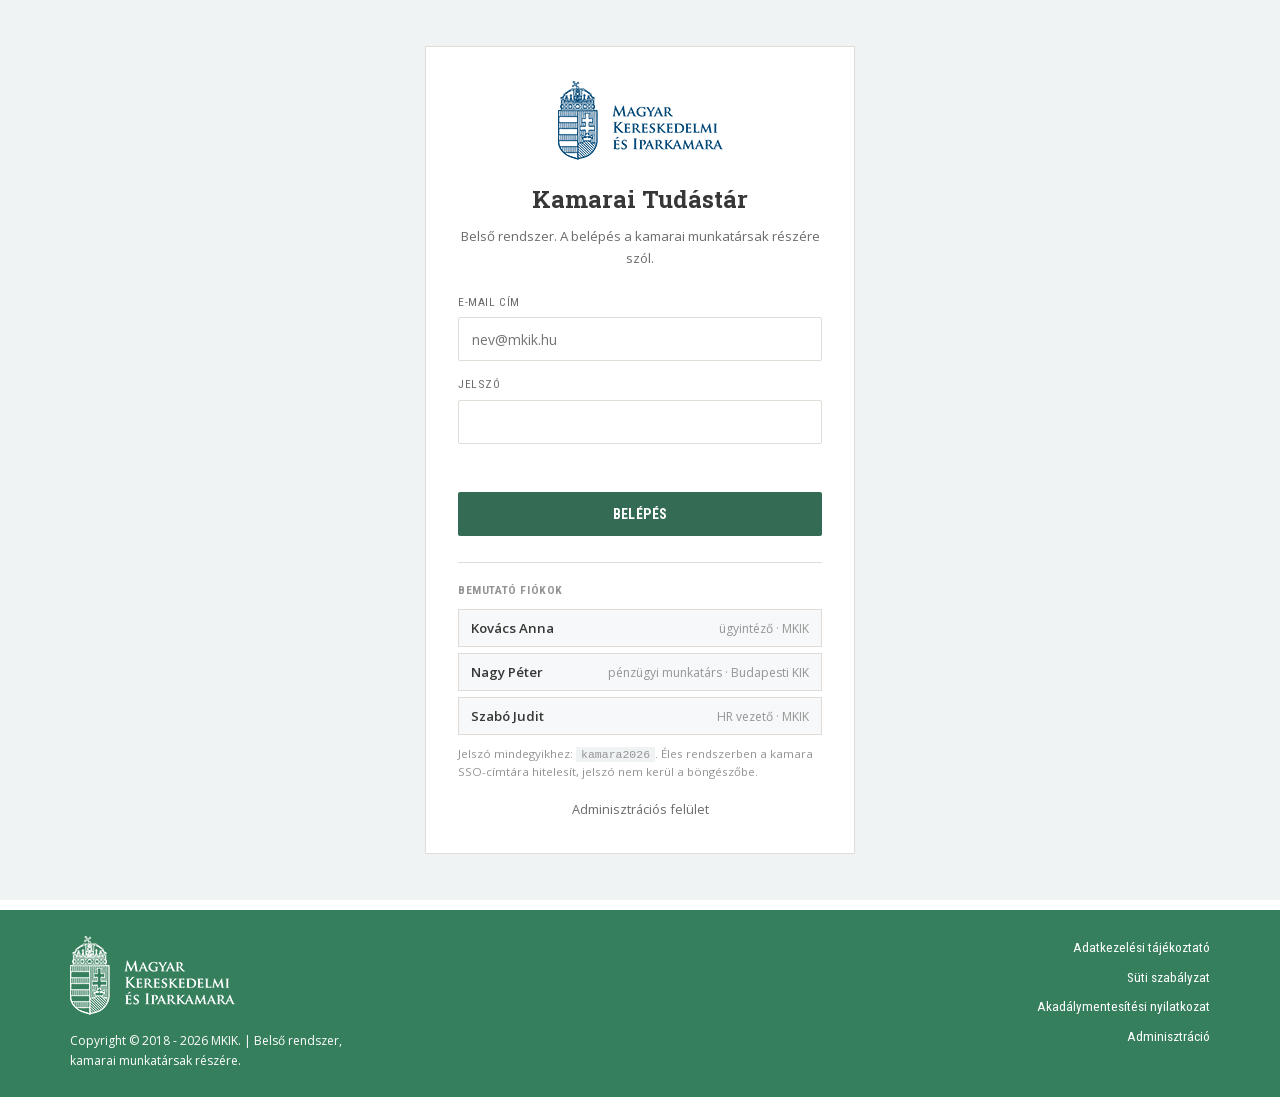
==== commit 8bf659f8: "RENDSZER állapot-blokk eltávolítva az oldalsávból mindkét oldalról" ====
--- a/index.html
+++ b/index.html
@@ -69,8 +69,7 @@
     </div>
 
     <nav class="mainmenu" aria-label="Fő navigáció">
-      <a href="#" class="active" data-view="megkeresesek" data-i18n="nav_megk">Megkeresések</a>
-      <a href="#" data-view="ask"  data-i18n="nav_ask">Kérdezés</a>
+      <a href="#" class="active" data-view="ask" data-i18n="nav_ask">Kérdezés</a>
       <a href="#" data-view="docs" data-i18n="nav_docs">Dokumentumok</a>
       <a href="#" data-view="gaps" data-i18n="nav_gaps">Hiánylista</a>
       <a href="#" data-view="log"  data-i18n="nav_log">Előzmények</a>
@@ -83,11 +82,11 @@
 
 <div class="container pagehead">
   <div class="inner">
-    <h1 id="pageTitle">Megkeresések</h1>
+    <h1 id="pageTitle">Kamarai Tudástár</h1>
     <div class="crumbs">
       <a href="https://mkik.hu" aria-label="Kezdőlap"><i class="fa-solid fa-house"></i></a>
       <span class="sep">|</span><a href="#" data-i18n="crumb_sys">belső rendszerek</a>
-      <span class="sep">|</span><span id="crumbLeaf">megkeresések</span>
+      <span class="sep">|</span><span id="crumbLeaf">kamarai tudástár</span>
     </div>
   </div>
   <hr>
@@ -110,34 +109,26 @@
 
       <div class="acc" id="acc"></div>
 
-      <div class="widget">
-        <div class="widget-title" data-i18n="sb_system">Rendszer</div>
-        <div class="widget-box">
-          <div class="stat-row"><span data-i18n="sb_mode">Válaszmód</span><b id="stateMode">idézetes</b></div>
-          <div class="stat-row"><span data-i18n="sb_llm">Nyelvi modell</span><b class="pending" id="stateLlm">nincs bekötve</b></div>
-          <div class="stat-row"><span data-i18n="sb_voice">Hangasszisztens</span><b class="pending" id="stateVoice">nincs bekötve</b></div>
-        </div>
       </div>
     </aside>
 
     <main class="content">
 
-      <!-- MEGKERESÉSEK -->
-      <section class="view active" id="v-megkeresesek">
-        <div id="megkeresesek"></div>
-      </section>
-
       <!-- KÉRDEZÉS -->
-      <section class="view" id="v-ask">
+      <section class="view active" id="v-ask">
         <p class="lead" data-i18n="ask_lead"></p>
         <div class="askhero">
           <div class="askfield">
             <i class="fa-solid fa-magnifying-glass" aria-hidden="true"></i>
             <label class="sr-only" for="q">Kérdés</label>
             <input id="q" type="text" data-i18n-ph="ask_ph" autocomplete="off">
+            <button class="mic-btn micbtn" id="micBtn" type="button" title="Kérdés diktálása" aria-label="Kérdés diktálása">
+              <i class="fa-solid fa-microphone" aria-hidden="true"></i>
+            </button>
             <button class="btn btn-primary" id="askBtn" data-i18n="ask_btn">Keresés</button>
           </div>
           <div class="hint" id="samples"></div>
+          <p class="micStatus" id="micStatus" hidden></p>
         </div>
         <div id="ans"></div>
       </section>
@@ -192,13 +183,38 @@
           <div class="calcfield"><label for="mInfra">Havi infrastruktúra (tárhely, adatbázis)</label><input id="mInfra" type="number" min="0" value="35000"></div>
           <div class="calcfield"><label for="mShare">Megfogalmazó réteget igénylő kérdés (%)</label><input id="mShare" type="number" min="0" max="100" value="60"></div>
           <div class="calcfield"><label for="mLlm">Nyelvi modell ára / kérdés (Ft)</label><input id="mLlm" type="number" min="0" step="0.5" value="4"></div>
+          <div class="calcsep">Betöltés és rendszeres frissítés</div>
+          <div class="calcfield"><label for="mDocs">Dokumentumok száma</label><input id="mDocs" type="number" min="1" value="120"></div>
+          <div class="calcfield"><label for="mSec">Indexelési idő dokumentumonként (mp)</label><input id="mSec" type="number" min="0" step="0.1" value="1"></div>
+          <div class="calcfield"><label for="mChange">Havonta változó szabályzat (%)</label><input id="mChange" type="number" min="0" max="100" value="8"></div>
+          <div class="calcfield"><label for="mHour">Munkaóra-díj (Ft)</label><input id="mHour" type="number" min="0" value="12000"></div>
           <div class="calcout">
             <div class="row2"><span>Havi kérdésszám (21 munkanap)</span><b id="oQ">-</b></div>
             <div class="row2"><span>Infrastruktúra</span><b id="oInfra">-</b></div>
             <div class="row2"><span>Nyelvi modell</span><b id="oLlm">-</b></div>
             <div class="row2 total"><span>Havi üzemeltetés összesen</span><b id="oTotal">-</b></div>
             <div class="row2"><span>Ebből egy kérdés</span><b id="oPer">-</b></div>
+            <div class="row2"><span>Egyszeri betöltés (gépidő + ellenőrzés)</span><b id="oLoad">-</b></div>
+            <div class="row2"><span>Havi frissítés a változó szabályzatokra</span><b id="oRefresh">-</b></div>
           </div>
+        </div>
+
+        <h3 class="subhead">Hol lehet a költségen faragni, és mi az ára</h3>
+        <div class="tablewrap">
+          <table><thead><tr><th>Kar</th><th>Megtakarítás</th><th>Ára minőségben</th></tr></thead><tbody>
+            <tr><td><b>Idézetes mód</b><span class="sub2">a nyelvi modell ki van kapcsolva</span></td>
+                <td>a modellköltség <b>100%-a</b></td>
+                <td>a válasz szó szerinti részlet, a stílusa merevebb</td></tr>
+            <tr><td><b>Modell csak fedezetes kérdésre</b><span class="sub2">nincs fedezet esetén el sem indul</span></td>
+                <td>a mért fedezethiány arányában, jellemzően <b>20–30%</b></td>
+                <td>nincs — a fedezet nélküli kérdésre úgysem lenne mit megfogalmazni</td></tr>
+            <tr><td><b>Rövidebb kontextus</b><span class="sub2">3 helyett 1 szakasz megy a modellnek</span></td>
+                <td>a token <b>~40%-a</b></td>
+                <td>hosszú, több bekezdésre nyúló §-oknál gyengébb válasz</td></tr>
+            <tr><td><b>Ritkább újraindexelés</b><span class="sub2">havi helyett negyedéves</span></td>
+                <td>az üzemeltetési idő <b>kétharmada</b></td>
+                <td>nő az elavult válasz kockázata — ez a legdrágább hiba</td></tr>
+          </tbody></table>
         </div>
         <div class="note">A visszakeresés a böngészőben fut, ezért kérdésenként nem keletkezik változó költség. Fizetni csak a megfogalmazó rétegért kell, és fedezet hiányában az el sem indul.</div>
       </section>
@@ -295,10 +311,10 @@
 
 <script src="common.js"></script>
 <script src="data/kb.js"></script>
+<script src="voice-widget.js"></script>
 <script src="app.js"></script>
 <script src="backend.js"></script>
+<script src="council.js"></script>
 <script src="enhance.js"></script>
-<script src="megkeresesek-bridge.js"></script>
-<script src="megkeresesek.js"></script>
 </body>
 </html>
--- a/style.css
+++ b/style.css
@@ -140,6 +140,7 @@
   .askfield .fa-magnifying-glass{display:none}
   .askfield input{flex:1 1 100%; width:100%; height:48px; padding:0 6px}
   .askfield .btn{width:100%; margin:9px 0 0}
+  .mic-btn{width:100%; margin:9px 0 0}
   .state{padding:32px 18px}
 }
 
@@ -196,6 +197,13 @@
 .askfield input{flex:1; height:60px; padding:0 14px; border:0; background:transparent; font-size:1.06rem}
 .askfield input:focus{outline:none}
 .askfield .btn{height:44px; margin-right:8px}
+.mic-btn{display:inline-flex; align-items:center; justify-content:center; width:44px; height:44px;
+  margin-right:8px; border:1px solid var(--line); background:var(--surface); color:var(--ink-soft);
+  border-radius:2px; font-size:1rem; flex-shrink:0}
+.mic-btn:hover{border-color:var(--mkik-green); color:var(--mkik-green)}
+.mic-btn.recording{border-color:var(--mkik-red); color:var(--mkik-red); background:rgba(198,63,63,.08)}
+.mic-btn[disabled]{opacity:.45; cursor:not-allowed}
+.micStatus{margin-top:9px; font-size:.8rem; color:var(--mkik-red)}
 .hint{margin-top:13px; display:flex; gap:7px; flex-wrap:wrap; align-items:center}
 .hint em{font-style:normal; color:var(--ink-faint); font-size:.75rem; margin-right:2px}
 .chip{border:1px solid var(--line); background:var(--surface); border-radius:2px;
@@ -381,3 +389,20 @@
 .relbtn{border:1px solid var(--line); background:var(--bg-soft-2); border-radius:2px;
   padding:5px 10px; font-size:.75rem; color:var(--ink-soft)}
 .relbtn:hover{border-color:var(--mkik-green); color:var(--mkik-green)}
+
+/* ---------------------------------------------------------------- költség-alszakaszok */
+.calcsep{font-family:var(--cond); font-size:.72rem; font-weight:700; text-transform:uppercase;
+  letter-spacing:.6px; color:var(--ink-faint); margin:16px 0 4px; padding-top:12px;
+  border-top:1px solid var(--line)}
+.subhead{font-family:var(--slab); font-size:1.06rem; color:var(--mkik-green); margin:26px 0 12px}
+
+/* ---------------------------------------------------------------- diktálás */
+.micbtn{display:inline-flex; align-items:center; justify-content:center; width:44px; height:44px;
+  margin-right:4px; border:1px solid var(--line); border-radius:2px; background:var(--surface);
+  color:var(--ink-soft); font-size:1rem; flex:0 0 44px}
+.micbtn:hover{border-color:var(--mkik-green); color:var(--mkik-green)}
+.micbtn.on{background:var(--mkik-red); border-color:var(--mkik-red); color:#fff;
+  animation:micpulse 1.1s ease-in-out infinite}
+@keyframes micpulse{0%,100%{opacity:1}50%{opacity:.6}}
+@media (prefers-reduced-motion:reduce){.micbtn.on{animation:none}}
+@media (max-width:560px){.micbtn{width:100%; margin:9px 0 0; flex:1 1 100%}}
--- a/enhance.css
+++ b/enhance.css
@@ -104,3 +104,32 @@
   .gapbtn{width:100%}
   .scalelead{max-width:none}
 }
+
+/* ---------------------------------------------------------------- tanács-sáv */
+.council{margin:12px 0 4px; border:1px solid var(--line); background:var(--bg-soft-2)}
+
+.cheader{display:flex; align-items:center; gap:10px; padding:9px 14px;
+  border-bottom:1px solid var(--line); font-size:.83rem; color:var(--ink-soft)}
+.cbadge{flex:0 0 auto; font-family:var(--cond); font-weight:700; font-size:.75rem;
+  letter-spacing:.4px; padding:3px 9px; white-space:nowrap}
+.cbadge.hi{background:rgba(93,180,124,.18); color:var(--ok)}
+.cbadge.mid{background:rgba(184,135,59,.16); color:#8A5A00}
+.cbadge.lo{background:rgba(198,63,63,.14); color:var(--mkik-red)}
+[data-theme="dark"] .cbadge.mid{color:#D8AE68}
+
+.cvotes{display:flex; flex-wrap:wrap; gap:1px; background:var(--line)}
+.cvote{flex:1 1 150px; min-width:0; padding:9px 13px; background:var(--surface);
+  border-top:2px solid transparent}
+.cvote.yes{border-top-color:var(--mkik-cta)}
+.cvote.no{border-top-color:var(--mkik-red)}
+.cvote.abst{border-top-color:var(--line); background:var(--bg-soft-2)}
+.cname{display:block; font-family:var(--cond); text-transform:uppercase; font-size:.68rem;
+  letter-spacing:.5px; color:var(--ink-faint)}
+.cval{display:block; margin-top:3px; font-size:.78rem; color:var(--ink);
+  overflow:hidden; text-overflow:ellipsis; white-space:nowrap}
+.cvote.abst .cval{color:var(--ink-faint); font-style:italic}
+
+.cnote{padding:9px 14px; border-top:1px solid var(--line); font-size:.78rem; color:var(--ink-soft)}
+.cnote i{margin-right:7px; color:var(--ink-faint)}
+
+@media (max-width:640px){ .cvote{flex:1 1 100%} }
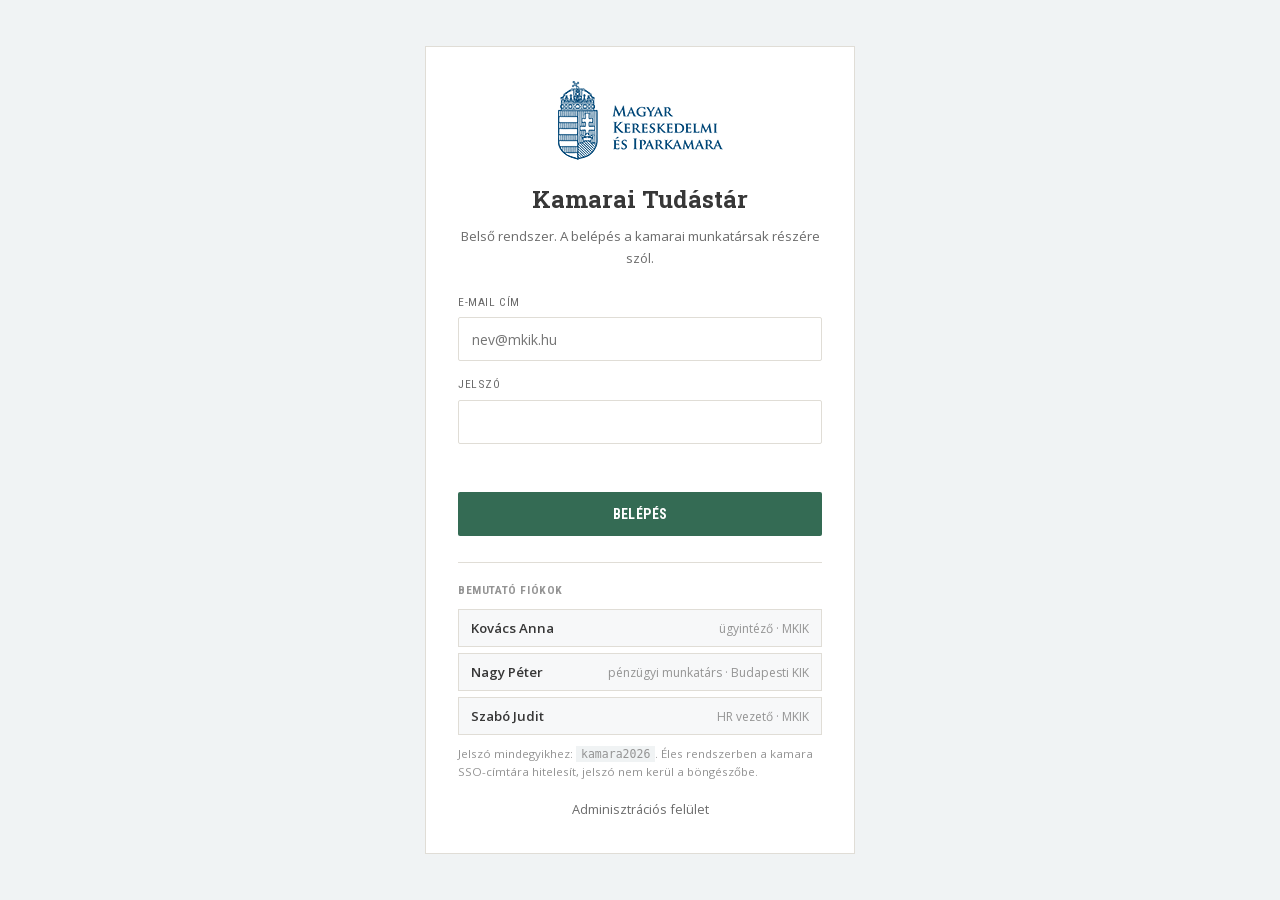
==== commit 7fe49625: "Resend-út élesítésre előkészítve; a backend addig kikapcsolva indul A deploy nem futtatható: a kódba" ====
--- a/index.html
+++ b/index.html
@@ -109,8 +109,8 @@
 
       <div class="acc" id="acc"></div>
 
-      </div>
     </aside>
+
 
     <main class="content">
 
